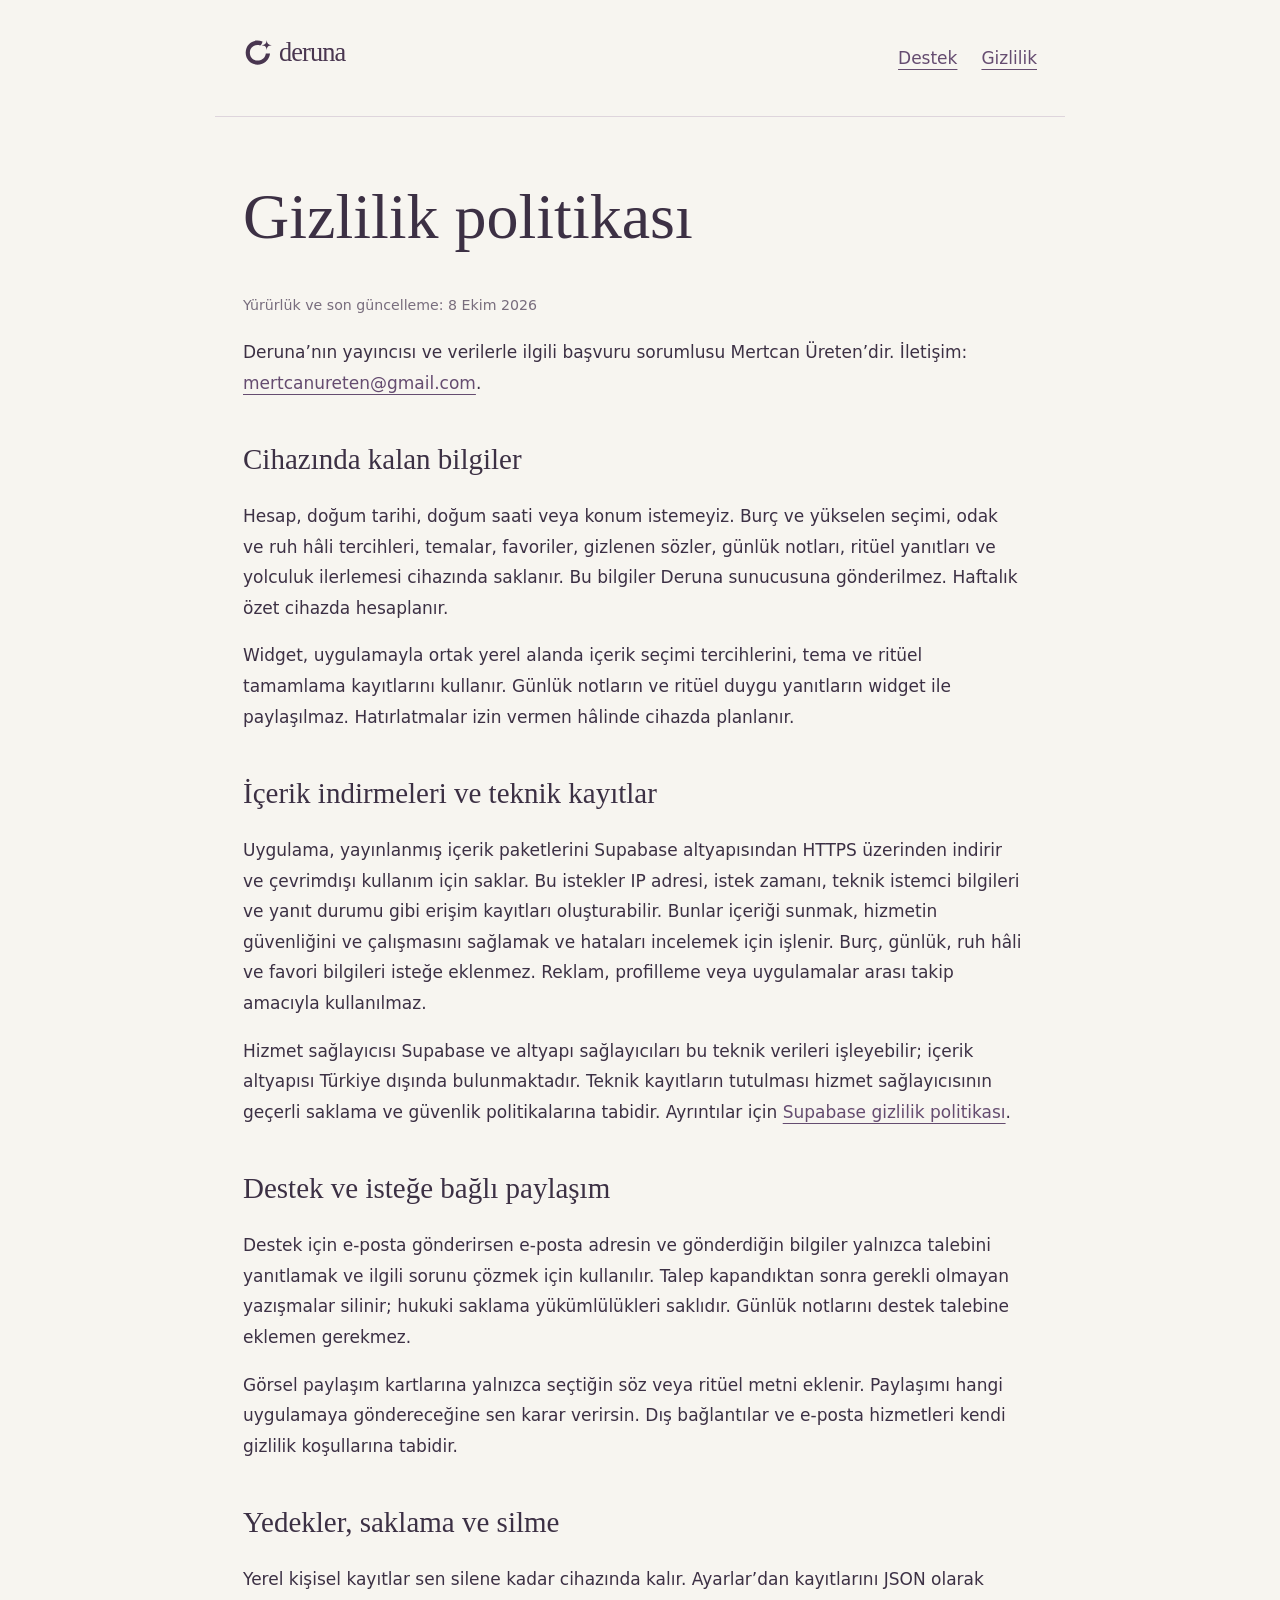
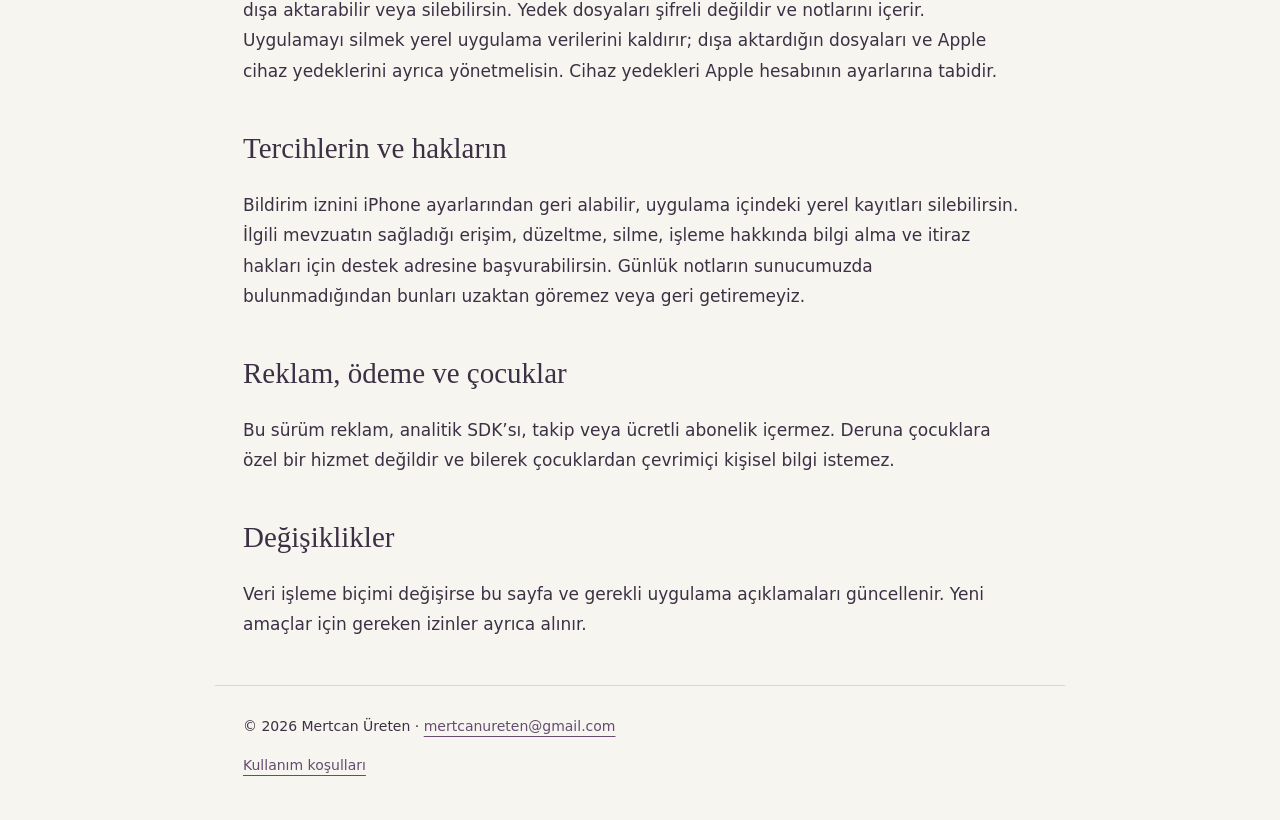
==== privacy.html @ 3f8f0845 "Publish Deruna support and privacy policies" ====
<!doctype html><html lang="tr"><head><meta charset="utf-8"><meta name="viewport" content="width=device-width,initial-scale=1"><meta name="description" content="Deruna: burçlardan ilham alan simgesel okumalar, küçük ritüeller ve kişisel günlük."><title>Deruna — Gizlilik politikası</title><link rel="stylesheet" href="style.css"><link rel="icon" href="assets/mark.svg"></head><body><header><a href="index.html" aria-label="Deruna ana sayfa"><img src="assets/logo.svg" alt="Deruna"></a><nav><a href="support.html">Destek</a><a href="privacy.html">Gizlilik</a></nav></header><main><h1>Gizlilik politikası</h1><small>Yürürlük ve son güncelleme: 8 Ekim 2026</small><p>Deruna’nın yayıncısı ve verilerle ilgili başvuru sorumlusu Mertcan Üreten’dir. İletişim: <a href="mailto:mertcanureten@gmail.com">mertcanureten@gmail.com</a>.</p><h2>Cihazında kalan bilgiler</h2><p>Hesap, doğum tarihi, doğum saati veya konum istemeyiz. Burç ve yükselen seçimi, odak ve ruh hâli tercihleri, temalar, favoriler, gizlenen sözler, günlük notları, ritüel yanıtları ve yolculuk ilerlemesi cihazında saklanır. Bu bilgiler Deruna sunucusuna gönderilmez. Haftalık özet cihazda hesaplanır.</p><p>Widget, uygulamayla ortak yerel alanda içerik seçimi tercihlerini, tema ve ritüel tamamlama kayıtlarını kullanır. Günlük notların ve ritüel duygu yanıtların widget ile paylaşılmaz. Hatırlatmalar izin vermen hâlinde cihazda planlanır.</p><h2>İçerik indirmeleri ve teknik kayıtlar</h2><p>Uygulama, yayınlanmış içerik paketlerini Supabase altyapısından HTTPS üzerinden indirir ve çevrimdışı kullanım için saklar. Bu istekler IP adresi, istek zamanı, teknik istemci bilgileri ve yanıt durumu gibi erişim kayıtları oluşturabilir. Bunlar içeriği sunmak, hizmetin güvenliğini ve çalışmasını sağlamak ve hataları incelemek için işlenir. Burç, günlük, ruh hâli ve favori bilgileri isteğe eklenmez. Reklam, profilleme veya uygulamalar arası takip amacıyla kullanılmaz.</p><p>Hizmet sağlayıcısı Supabase ve altyapı sağlayıcıları bu teknik verileri işleyebilir; içerik altyapısı Türkiye dışında bulunmaktadır. Teknik kayıtların tutulması hizmet sağlayıcısının geçerli saklama ve güvenlik politikalarına tabidir. Ayrıntılar için <a href="https://supabase.com/privacy">Supabase gizlilik politikası</a>.</p><h2>Destek ve isteğe bağlı paylaşım</h2><p>Destek için e-posta gönderirsen e-posta adresin ve gönderdiğin bilgiler yalnızca talebini yanıtlamak ve ilgili sorunu çözmek için kullanılır. Talep kapandıktan sonra gerekli olmayan yazışmalar silinir; hukuki saklama yükümlülükleri saklıdır. Günlük notlarını destek talebine eklemen gerekmez.</p><p>Görsel paylaşım kartlarına yalnızca seçtiğin söz veya ritüel metni eklenir. Paylaşımı hangi uygulamaya göndereceğine sen karar verirsin. Dış bağlantılar ve e-posta hizmetleri kendi gizlilik koşullarına tabidir.</p><h2>Yedekler, saklama ve silme</h2><p>Yerel kişisel kayıtlar sen silene kadar cihazında kalır. Ayarlar’dan kayıtlarını JSON olarak dışa aktarabilir veya silebilirsin. Yedek dosyaları şifreli değildir ve notlarını içerir. Uygulamayı silmek yerel uygulama verilerini kaldırır; dışa aktardığın dosyaları ve Apple cihaz yedeklerini ayrıca yönetmelisin. Cihaz yedekleri Apple hesabının ayarlarına tabidir.</p><h2>Tercihlerin ve hakların</h2><p>Bildirim iznini iPhone ayarlarından geri alabilir, uygulama içindeki yerel kayıtları silebilirsin. İlgili mevzuatın sağladığı erişim, düzeltme, silme, işleme hakkında bilgi alma ve itiraz hakları için destek adresine başvurabilirsin. Günlük notların sunucumuzda bulunmadığından bunları uzaktan göremez veya geri getiremeyiz.</p><h2>Reklam, ödeme ve çocuklar</h2><p>Bu sürüm reklam, analitik SDK’sı, takip veya ücretli abonelik içermez. Deruna çocuklara özel bir hizmet değildir ve bilerek çocuklardan çevrimiçi kişisel bilgi istemez.</p><h2>Değişiklikler</h2><p>Veri işleme biçimi değişirse bu sayfa ve gerekli uygulama açıklamaları güncellenir. Yeni amaçlar için gereken izinler ayrıca alınır.</p></main><footer>© 2026 Mertcan Üreten · <a href="mailto:mertcanureten@gmail.com">mertcanureten@gmail.com</a><p><a href="terms.html">Kullanım koşulları</a></p></footer></body></html>
---- style.css ----
*{box-sizing:border-box}body{margin:0;background:#f7f5f0;color:#3c3044;font:17px/1.8 system-ui}header,main,footer{max-width:850px;margin:auto;padding:28px}header{display:flex;align-items:center;justify-content:space-between;border-bottom:1px solid #ded5dc}header img{width:150px;height:50px}nav{display:flex;gap:24px}a{color:#654c70;text-underline-offset:5px}h1,h2{font-family:Georgia,serif;font-weight:400;line-height:1.2}h1{font-size:clamp(38px,6vw,64px);margin:34px 0}h2{font-size:29px;margin-top:44px}p,li{max-width:72ch}small{color:#786d7d}footer{border-top:1px solid #ded5dc;font-size:14px}a:focus-visible{outline:3px solid #8a668d;outline-offset:5px}@media(max-width:520px){header{align-items:flex-start;gap:15px}nav{gap:10px;font-size:14px}header img{width:110px}}
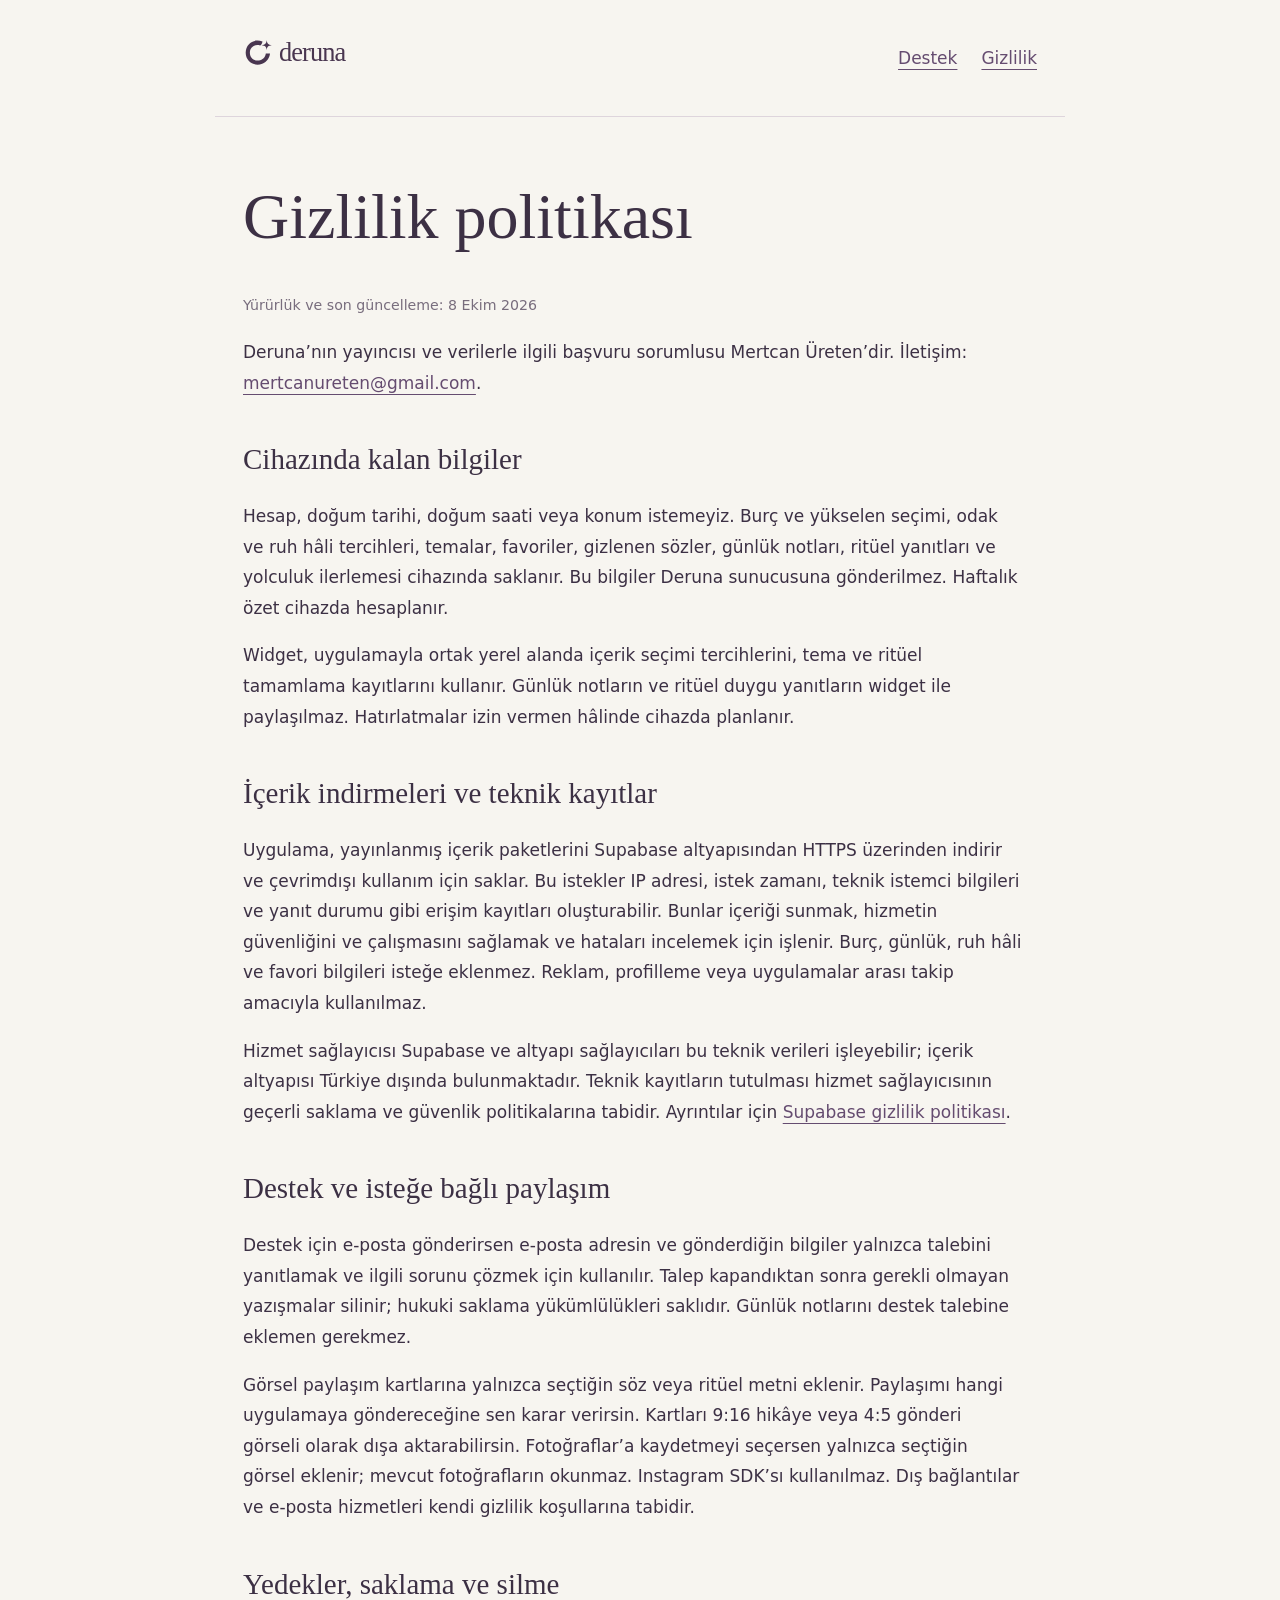
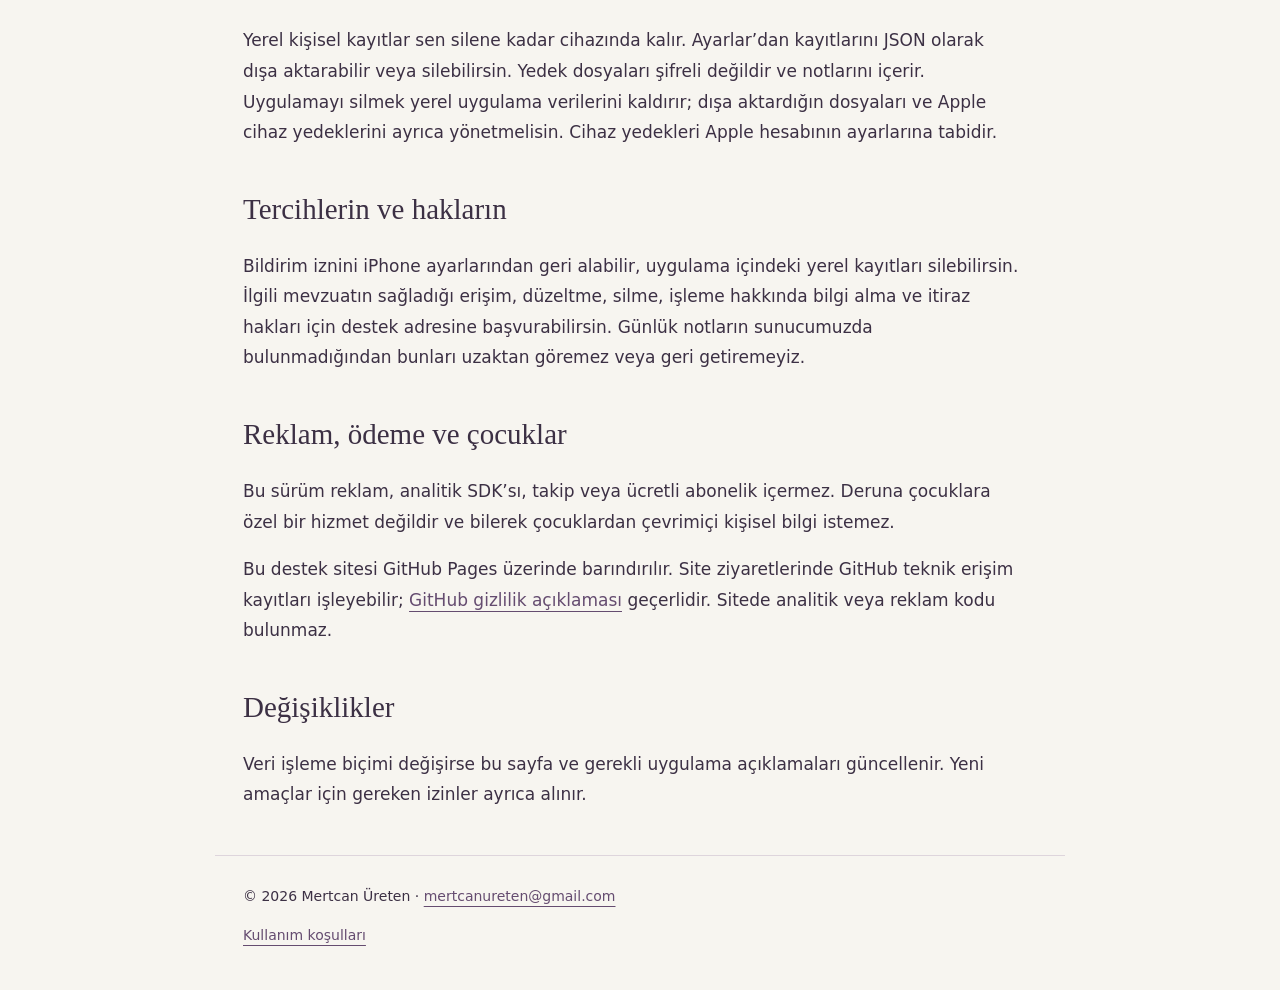
==== commit 4e3c590d: "Document story sharing and full app name" ====
--- a/privacy.html
+++ b/privacy.html
@@ -1 +1 @@
-<!doctype html><html lang="tr"><head><meta charset="utf-8"><meta name="viewport" content="width=device-width,initial-scale=1"><meta name="description" content="Deruna: burçlardan ilham alan simgesel okumalar, küçük ritüeller ve kişisel günlük."><title>Deruna — Gizlilik politikası</title><link rel="stylesheet" href="style.css"><link rel="icon" href="assets/mark.svg"></head><body><header><a href="index.html" aria-label="Deruna ana sayfa"><img src="assets/logo.svg" alt="Deruna"></a><nav><a href="support.html">Destek</a><a href="privacy.html">Gizlilik</a></nav></header><main><h1>Gizlilik politikası</h1><small>Yürürlük ve son güncelleme: 8 Ekim 2026</small><p>Deruna’nın yayıncısı ve verilerle ilgili başvuru sorumlusu Mertcan Üreten’dir. İletişim: <a href="mailto:mertcanureten@gmail.com">mertcanureten@gmail.com</a>.</p><h2>Cihazında kalan bilgiler</h2><p>Hesap, doğum tarihi, doğum saati veya konum istemeyiz. Burç ve yükselen seçimi, odak ve ruh hâli tercihleri, temalar, favoriler, gizlenen sözler, günlük notları, ritüel yanıtları ve yolculuk ilerlemesi cihazında saklanır. Bu bilgiler Deruna sunucusuna gönderilmez. Haftalık özet cihazda hesaplanır.</p><p>Widget, uygulamayla ortak yerel alanda içerik seçimi tercihlerini, tema ve ritüel tamamlama kayıtlarını kullanır. Günlük notların ve ritüel duygu yanıtların widget ile paylaşılmaz. Hatırlatmalar izin vermen hâlinde cihazda planlanır.</p><h2>İçerik indirmeleri ve teknik kayıtlar</h2><p>Uygulama, yayınlanmış içerik paketlerini Supabase altyapısından HTTPS üzerinden indirir ve çevrimdışı kullanım için saklar. Bu istekler IP adresi, istek zamanı, teknik istemci bilgileri ve yanıt durumu gibi erişim kayıtları oluşturabilir. Bunlar içeriği sunmak, hizmetin güvenliğini ve çalışmasını sağlamak ve hataları incelemek için işlenir. Burç, günlük, ruh hâli ve favori bilgileri isteğe eklenmez. Reklam, profilleme veya uygulamalar arası takip amacıyla kullanılmaz.</p><p>Hizmet sağlayıcısı Supabase ve altyapı sağlayıcıları bu teknik verileri işleyebilir; içerik altyapısı Türkiye dışında bulunmaktadır. Teknik kayıtların tutulması hizmet sağlayıcısının geçerli saklama ve güvenlik politikalarına tabidir. Ayrıntılar için <a href="https://supabase.com/privacy">Supabase gizlilik politikası</a>.</p><h2>Destek ve isteğe bağlı paylaşım</h2><p>Destek için e-posta gönderirsen e-posta adresin ve gönderdiğin bilgiler yalnızca talebini yanıtlamak ve ilgili sorunu çözmek için kullanılır. Talep kapandıktan sonra gerekli olmayan yazışmalar silinir; hukuki saklama yükümlülükleri saklıdır. Günlük notlarını destek talebine eklemen gerekmez.</p><p>Görsel paylaşım kartlarına yalnızca seçtiğin söz veya ritüel metni eklenir. Paylaşımı hangi uygulamaya göndereceğine sen karar verirsin. Dış bağlantılar ve e-posta hizmetleri kendi gizlilik koşullarına tabidir.</p><h2>Yedekler, saklama ve silme</h2><p>Yerel kişisel kayıtlar sen silene kadar cihazında kalır. Ayarlar’dan kayıtlarını JSON olarak dışa aktarabilir veya silebilirsin. Yedek dosyaları şifreli değildir ve notlarını içerir. Uygulamayı silmek yerel uygulama verilerini kaldırır; dışa aktardığın dosyaları ve Apple cihaz yedeklerini ayrıca yönetmelisin. Cihaz yedekleri Apple hesabının ayarlarına tabidir.</p><h2>Tercihlerin ve hakların</h2><p>Bildirim iznini iPhone ayarlarından geri alabilir, uygulama içindeki yerel kayıtları silebilirsin. İlgili mevzuatın sağladığı erişim, düzeltme, silme, işleme hakkında bilgi alma ve itiraz hakları için destek adresine başvurabilirsin. Günlük notların sunucumuzda bulunmadığından bunları uzaktan göremez veya geri getiremeyiz.</p><h2>Reklam, ödeme ve çocuklar</h2><p>Bu sürüm reklam, analitik SDK’sı, takip veya ücretli abonelik içermez. Deruna çocuklara özel bir hizmet değildir ve bilerek çocuklardan çevrimiçi kişisel bilgi istemez.</p><h2>Değişiklikler</h2><p>Veri işleme biçimi değişirse bu sayfa ve gerekli uygulama açıklamaları güncellenir. Yeni amaçlar için gereken izinler ayrıca alınır.</p></main><footer>© 2026 Mertcan Üreten · <a href="mailto:mertcanureten@gmail.com">mertcanureten@gmail.com</a><p><a href="terms.html">Kullanım koşulları</a></p></footer></body></html>+<!doctype html><html lang="tr"><head><meta charset="utf-8"><meta name="viewport" content="width=device-width,initial-scale=1"><meta name="description" content="Deruna: burçlardan ilham alan simgesel okumalar, küçük ritüeller ve kişisel günlük."><title>Deruna - İçsel Yolculuk — Gizlilik politikası</title><link rel="stylesheet" href="style.css"><link rel="icon" href="assets/mark.svg"></head><body><header><a href="index.html" aria-label="Deruna ana sayfa"><img src="assets/logo.svg" alt="Deruna"></a><nav><a href="support.html">Destek</a><a href="privacy.html">Gizlilik</a></nav></header><main><h1>Gizlilik politikası</h1><small>Yürürlük ve son güncelleme: 8 Ekim 2026</small><p>Deruna’nın yayıncısı ve verilerle ilgili başvuru sorumlusu Mertcan Üreten’dir. İletişim: <a href="mailto:mertcanureten@gmail.com">mertcanureten@gmail.com</a>.</p><h2>Cihazında kalan bilgiler</h2><p>Hesap, doğum tarihi, doğum saati veya konum istemeyiz. Burç ve yükselen seçimi, odak ve ruh hâli tercihleri, temalar, favoriler, gizlenen sözler, günlük notları, ritüel yanıtları ve yolculuk ilerlemesi cihazında saklanır. Bu bilgiler Deruna sunucusuna gönderilmez. Haftalık özet cihazda hesaplanır.</p><p>Widget, uygulamayla ortak yerel alanda içerik seçimi tercihlerini, tema ve ritüel tamamlama kayıtlarını kullanır. Günlük notların ve ritüel duygu yanıtların widget ile paylaşılmaz. Hatırlatmalar izin vermen hâlinde cihazda planlanır.</p><h2>İçerik indirmeleri ve teknik kayıtlar</h2><p>Uygulama, yayınlanmış içerik paketlerini Supabase altyapısından HTTPS üzerinden indirir ve çevrimdışı kullanım için saklar. Bu istekler IP adresi, istek zamanı, teknik istemci bilgileri ve yanıt durumu gibi erişim kayıtları oluşturabilir. Bunlar içeriği sunmak, hizmetin güvenliğini ve çalışmasını sağlamak ve hataları incelemek için işlenir. Burç, günlük, ruh hâli ve favori bilgileri isteğe eklenmez. Reklam, profilleme veya uygulamalar arası takip amacıyla kullanılmaz.</p><p>Hizmet sağlayıcısı Supabase ve altyapı sağlayıcıları bu teknik verileri işleyebilir; içerik altyapısı Türkiye dışında bulunmaktadır. Teknik kayıtların tutulması hizmet sağlayıcısının geçerli saklama ve güvenlik politikalarına tabidir. Ayrıntılar için <a href="https://supabase.com/privacy">Supabase gizlilik politikası</a>.</p><h2>Destek ve isteğe bağlı paylaşım</h2><p>Destek için e-posta gönderirsen e-posta adresin ve gönderdiğin bilgiler yalnızca talebini yanıtlamak ve ilgili sorunu çözmek için kullanılır. Talep kapandıktan sonra gerekli olmayan yazışmalar silinir; hukuki saklama yükümlülükleri saklıdır. Günlük notlarını destek talebine eklemen gerekmez.</p><p>Görsel paylaşım kartlarına yalnızca seçtiğin söz veya ritüel metni eklenir. Paylaşımı hangi uygulamaya göndereceğine sen karar verirsin. Kartları 9:16 hikâye veya 4:5 gönderi görseli olarak dışa aktarabilirsin. Fotoğraflar’a kaydetmeyi seçersen yalnızca seçtiğin görsel eklenir; mevcut fotoğrafların okunmaz. Instagram SDK’sı kullanılmaz. Dış bağlantılar ve e-posta hizmetleri kendi gizlilik koşullarına tabidir.</p><h2>Yedekler, saklama ve silme</h2><p>Yerel kişisel kayıtlar sen silene kadar cihazında kalır. Ayarlar’dan kayıtlarını JSON olarak dışa aktarabilir veya silebilirsin. Yedek dosyaları şifreli değildir ve notlarını içerir. Uygulamayı silmek yerel uygulama verilerini kaldırır; dışa aktardığın dosyaları ve Apple cihaz yedeklerini ayrıca yönetmelisin. Cihaz yedekleri Apple hesabının ayarlarına tabidir.</p><h2>Tercihlerin ve hakların</h2><p>Bildirim iznini iPhone ayarlarından geri alabilir, uygulama içindeki yerel kayıtları silebilirsin. İlgili mevzuatın sağladığı erişim, düzeltme, silme, işleme hakkında bilgi alma ve itiraz hakları için destek adresine başvurabilirsin. Günlük notların sunucumuzda bulunmadığından bunları uzaktan göremez veya geri getiremeyiz.</p><h2>Reklam, ödeme ve çocuklar</h2><p>Bu sürüm reklam, analitik SDK’sı, takip veya ücretli abonelik içermez. Deruna çocuklara özel bir hizmet değildir ve bilerek çocuklardan çevrimiçi kişisel bilgi istemez.</p><p>Bu destek sitesi GitHub Pages üzerinde barındırılır. Site ziyaretlerinde GitHub teknik erişim kayıtları işleyebilir; <a href="https://docs.github.com/en/site-policy/privacy-policies/github-general-privacy-statement">GitHub gizlilik açıklaması</a> geçerlidir. Sitede analitik veya reklam kodu bulunmaz.</p><h2>Değişiklikler</h2><p>Veri işleme biçimi değişirse bu sayfa ve gerekli uygulama açıklamaları güncellenir. Yeni amaçlar için gereken izinler ayrıca alınır.</p></main><footer>© 2026 Mertcan Üreten · <a href="mailto:mertcanureten@gmail.com">mertcanureten@gmail.com</a><p><a href="terms.html">Kullanım koşulları</a></p></footer></body></html>
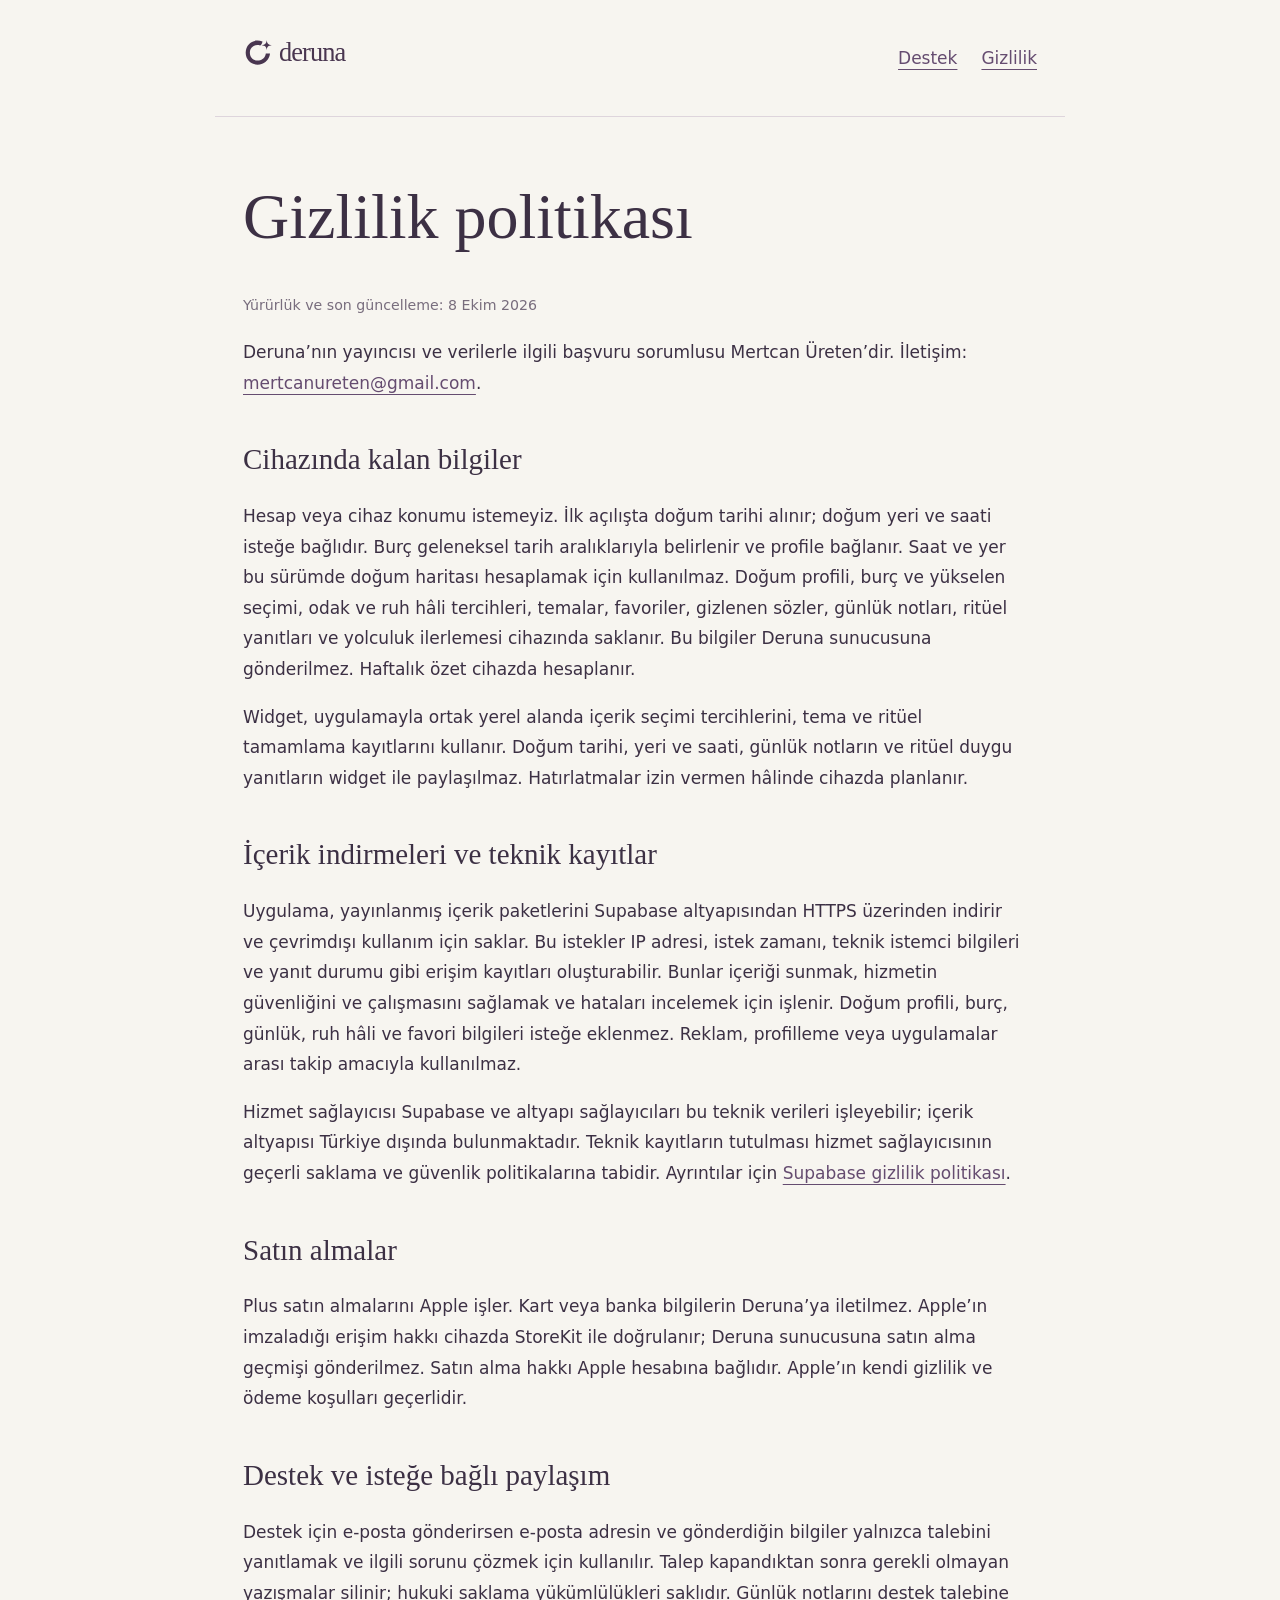
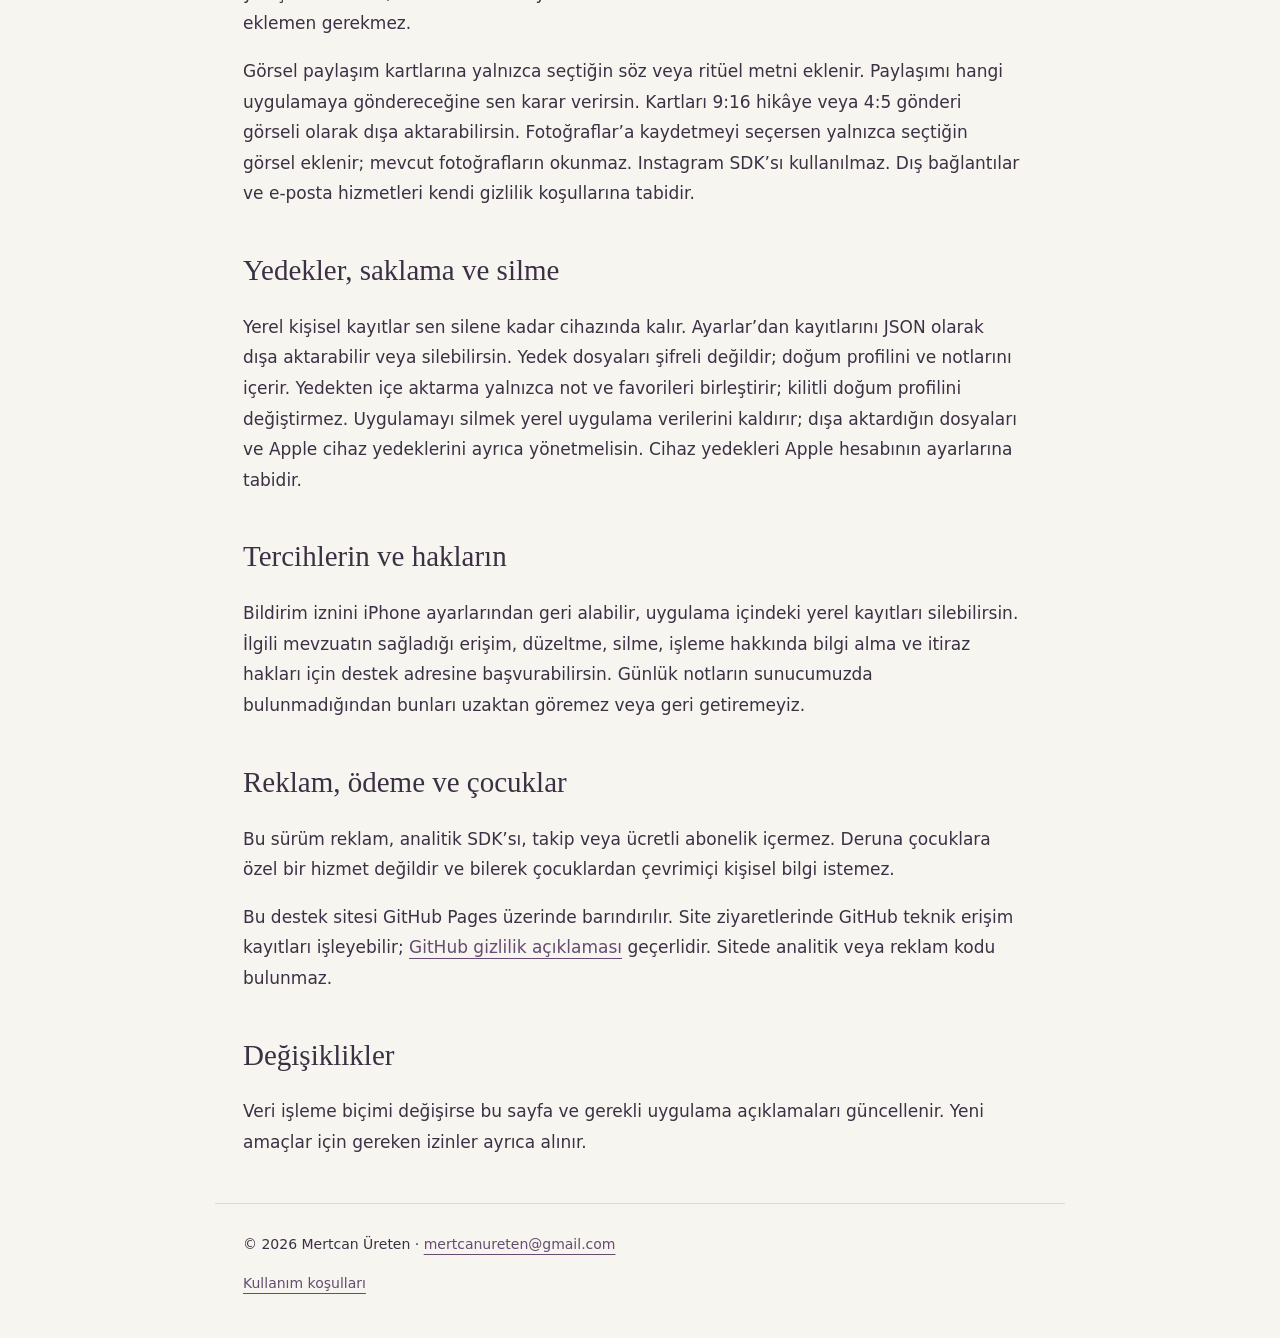
==== commit b3adcbfd: "Disclose local birth profile and optional Plus purchases" ====
--- a/privacy.html
+++ b/privacy.html
@@ -1 +1 @@
-<!doctype html><html lang="tr"><head><meta charset="utf-8"><meta name="viewport" content="width=device-width,initial-scale=1"><meta name="description" content="Deruna: burçlardan ilham alan simgesel okumalar, küçük ritüeller ve kişisel günlük."><title>Deruna - İçsel Yolculuk — Gizlilik politikası</title><link rel="stylesheet" href="style.css"><link rel="icon" href="assets/mark.svg"></head><body><header><a href="index.html" aria-label="Deruna ana sayfa"><img src="assets/logo.svg" alt="Deruna"></a><nav><a href="support.html">Destek</a><a href="privacy.html">Gizlilik</a></nav></header><main><h1>Gizlilik politikası</h1><small>Yürürlük ve son güncelleme: 8 Ekim 2026</small><p>Deruna’nın yayıncısı ve verilerle ilgili başvuru sorumlusu Mertcan Üreten’dir. İletişim: <a href="mailto:mertcanureten@gmail.com">mertcanureten@gmail.com</a>.</p><h2>Cihazında kalan bilgiler</h2><p>Hesap, doğum tarihi, doğum saati veya konum istemeyiz. Burç ve yükselen seçimi, odak ve ruh hâli tercihleri, temalar, favoriler, gizlenen sözler, günlük notları, ritüel yanıtları ve yolculuk ilerlemesi cihazında saklanır. Bu bilgiler Deruna sunucusuna gönderilmez. Haftalık özet cihazda hesaplanır.</p><p>Widget, uygulamayla ortak yerel alanda içerik seçimi tercihlerini, tema ve ritüel tamamlama kayıtlarını kullanır. Günlük notların ve ritüel duygu yanıtların widget ile paylaşılmaz. Hatırlatmalar izin vermen hâlinde cihazda planlanır.</p><h2>İçerik indirmeleri ve teknik kayıtlar</h2><p>Uygulama, yayınlanmış içerik paketlerini Supabase altyapısından HTTPS üzerinden indirir ve çevrimdışı kullanım için saklar. Bu istekler IP adresi, istek zamanı, teknik istemci bilgileri ve yanıt durumu gibi erişim kayıtları oluşturabilir. Bunlar içeriği sunmak, hizmetin güvenliğini ve çalışmasını sağlamak ve hataları incelemek için işlenir. Burç, günlük, ruh hâli ve favori bilgileri isteğe eklenmez. Reklam, profilleme veya uygulamalar arası takip amacıyla kullanılmaz.</p><p>Hizmet sağlayıcısı Supabase ve altyapı sağlayıcıları bu teknik verileri işleyebilir; içerik altyapısı Türkiye dışında bulunmaktadır. Teknik kayıtların tutulması hizmet sağlayıcısının geçerli saklama ve güvenlik politikalarına tabidir. Ayrıntılar için <a href="https://supabase.com/privacy">Supabase gizlilik politikası</a>.</p><h2>Destek ve isteğe bağlı paylaşım</h2><p>Destek için e-posta gönderirsen e-posta adresin ve gönderdiğin bilgiler yalnızca talebini yanıtlamak ve ilgili sorunu çözmek için kullanılır. Talep kapandıktan sonra gerekli olmayan yazışmalar silinir; hukuki saklama yükümlülükleri saklıdır. Günlük notlarını destek talebine eklemen gerekmez.</p><p>Görsel paylaşım kartlarına yalnızca seçtiğin söz veya ritüel metni eklenir. Paylaşımı hangi uygulamaya göndereceğine sen karar verirsin. Kartları 9:16 hikâye veya 4:5 gönderi görseli olarak dışa aktarabilirsin. Fotoğraflar’a kaydetmeyi seçersen yalnızca seçtiğin görsel eklenir; mevcut fotoğrafların okunmaz. Instagram SDK’sı kullanılmaz. Dış bağlantılar ve e-posta hizmetleri kendi gizlilik koşullarına tabidir.</p><h2>Yedekler, saklama ve silme</h2><p>Yerel kişisel kayıtlar sen silene kadar cihazında kalır. Ayarlar’dan kayıtlarını JSON olarak dışa aktarabilir veya silebilirsin. Yedek dosyaları şifreli değildir ve notlarını içerir. Uygulamayı silmek yerel uygulama verilerini kaldırır; dışa aktardığın dosyaları ve Apple cihaz yedeklerini ayrıca yönetmelisin. Cihaz yedekleri Apple hesabının ayarlarına tabidir.</p><h2>Tercihlerin ve hakların</h2><p>Bildirim iznini iPhone ayarlarından geri alabilir, uygulama içindeki yerel kayıtları silebilirsin. İlgili mevzuatın sağladığı erişim, düzeltme, silme, işleme hakkında bilgi alma ve itiraz hakları için destek adresine başvurabilirsin. Günlük notların sunucumuzda bulunmadığından bunları uzaktan göremez veya geri getiremeyiz.</p><h2>Reklam, ödeme ve çocuklar</h2><p>Bu sürüm reklam, analitik SDK’sı, takip veya ücretli abonelik içermez. Deruna çocuklara özel bir hizmet değildir ve bilerek çocuklardan çevrimiçi kişisel bilgi istemez.</p><p>Bu destek sitesi GitHub Pages üzerinde barındırılır. Site ziyaretlerinde GitHub teknik erişim kayıtları işleyebilir; <a href="https://docs.github.com/en/site-policy/privacy-policies/github-general-privacy-statement">GitHub gizlilik açıklaması</a> geçerlidir. Sitede analitik veya reklam kodu bulunmaz.</p><h2>Değişiklikler</h2><p>Veri işleme biçimi değişirse bu sayfa ve gerekli uygulama açıklamaları güncellenir. Yeni amaçlar için gereken izinler ayrıca alınır.</p></main><footer>© 2026 Mertcan Üreten · <a href="mailto:mertcanureten@gmail.com">mertcanureten@gmail.com</a><p><a href="terms.html">Kullanım koşulları</a></p></footer></body></html>+<!doctype html><html lang="tr"><head><meta charset="utf-8"><meta name="viewport" content="width=device-width,initial-scale=1"><meta name="description" content="Deruna: burçlardan ilham alan simgesel okumalar, küçük ritüeller ve kişisel günlük."><title>Deruna - İçsel Yolculuk — Gizlilik politikası</title><link rel="stylesheet" href="style.css"><link rel="icon" href="assets/mark.svg"></head><body><header><a href="index.html" aria-label="Deruna ana sayfa"><img src="assets/logo.svg" alt="Deruna"></a><nav><a href="support.html">Destek</a><a href="privacy.html">Gizlilik</a></nav></header><main><h1>Gizlilik politikası</h1><small>Yürürlük ve son güncelleme: 8 Ekim 2026</small><p>Deruna’nın yayıncısı ve verilerle ilgili başvuru sorumlusu Mertcan Üreten’dir. İletişim: <a href="mailto:mertcanureten@gmail.com">mertcanureten@gmail.com</a>.</p><h2>Cihazında kalan bilgiler</h2><p>Hesap veya cihaz konumu istemeyiz. İlk açılışta doğum tarihi alınır; doğum yeri ve saati isteğe bağlıdır. Burç geleneksel tarih aralıklarıyla belirlenir ve profile bağlanır. Saat ve yer bu sürümde doğum haritası hesaplamak için kullanılmaz. Doğum profili, burç ve yükselen seçimi, odak ve ruh hâli tercihleri, temalar, favoriler, gizlenen sözler, günlük notları, ritüel yanıtları ve yolculuk ilerlemesi cihazında saklanır. Bu bilgiler Deruna sunucusuna gönderilmez. Haftalık özet cihazda hesaplanır.</p><p>Widget, uygulamayla ortak yerel alanda içerik seçimi tercihlerini, tema ve ritüel tamamlama kayıtlarını kullanır. Doğum tarihi, yeri ve saati, günlük notların ve ritüel duygu yanıtların widget ile paylaşılmaz. Hatırlatmalar izin vermen hâlinde cihazda planlanır.</p><h2>İçerik indirmeleri ve teknik kayıtlar</h2><p>Uygulama, yayınlanmış içerik paketlerini Supabase altyapısından HTTPS üzerinden indirir ve çevrimdışı kullanım için saklar. Bu istekler IP adresi, istek zamanı, teknik istemci bilgileri ve yanıt durumu gibi erişim kayıtları oluşturabilir. Bunlar içeriği sunmak, hizmetin güvenliğini ve çalışmasını sağlamak ve hataları incelemek için işlenir. Doğum profili, burç, günlük, ruh hâli ve favori bilgileri isteğe eklenmez. Reklam, profilleme veya uygulamalar arası takip amacıyla kullanılmaz.</p><p>Hizmet sağlayıcısı Supabase ve altyapı sağlayıcıları bu teknik verileri işleyebilir; içerik altyapısı Türkiye dışında bulunmaktadır. Teknik kayıtların tutulması hizmet sağlayıcısının geçerli saklama ve güvenlik politikalarına tabidir. Ayrıntılar için <a href="https://supabase.com/privacy">Supabase gizlilik politikası</a>.</p><h2>Satın almalar</h2><p>Plus satın almalarını Apple işler. Kart veya banka bilgilerin Deruna’ya iletilmez. Apple’ın imzaladığı erişim hakkı cihazda StoreKit ile doğrulanır; Deruna sunucusuna satın alma geçmişi gönderilmez. Satın alma hakkı Apple hesabına bağlıdır. Apple’ın kendi gizlilik ve ödeme koşulları geçerlidir.</p><h2>Destek ve isteğe bağlı paylaşım</h2><p>Destek için e-posta gönderirsen e-posta adresin ve gönderdiğin bilgiler yalnızca talebini yanıtlamak ve ilgili sorunu çözmek için kullanılır. Talep kapandıktan sonra gerekli olmayan yazışmalar silinir; hukuki saklama yükümlülükleri saklıdır. Günlük notlarını destek talebine eklemen gerekmez.</p><p>Görsel paylaşım kartlarına yalnızca seçtiğin söz veya ritüel metni eklenir. Paylaşımı hangi uygulamaya göndereceğine sen karar verirsin. Kartları 9:16 hikâye veya 4:5 gönderi görseli olarak dışa aktarabilirsin. Fotoğraflar’a kaydetmeyi seçersen yalnızca seçtiğin görsel eklenir; mevcut fotoğrafların okunmaz. Instagram SDK’sı kullanılmaz. Dış bağlantılar ve e-posta hizmetleri kendi gizlilik koşullarına tabidir.</p><h2>Yedekler, saklama ve silme</h2><p>Yerel kişisel kayıtlar sen silene kadar cihazında kalır. Ayarlar’dan kayıtlarını JSON olarak dışa aktarabilir veya silebilirsin. Yedek dosyaları şifreli değildir; doğum profilini ve notlarını içerir. Yedekten içe aktarma yalnızca not ve favorileri birleştirir; kilitli doğum profilini değiştirmez. Uygulamayı silmek yerel uygulama verilerini kaldırır; dışa aktardığın dosyaları ve Apple cihaz yedeklerini ayrıca yönetmelisin. Cihaz yedekleri Apple hesabının ayarlarına tabidir.</p><h2>Tercihlerin ve hakların</h2><p>Bildirim iznini iPhone ayarlarından geri alabilir, uygulama içindeki yerel kayıtları silebilirsin. İlgili mevzuatın sağladığı erişim, düzeltme, silme, işleme hakkında bilgi alma ve itiraz hakları için destek adresine başvurabilirsin. Günlük notların sunucumuzda bulunmadığından bunları uzaktan göremez veya geri getiremeyiz.</p><h2>Reklam, ödeme ve çocuklar</h2><p>Bu sürüm reklam, analitik SDK’sı, takip veya ücretli abonelik içermez. Deruna çocuklara özel bir hizmet değildir ve bilerek çocuklardan çevrimiçi kişisel bilgi istemez.</p><p>Bu destek sitesi GitHub Pages üzerinde barındırılır. Site ziyaretlerinde GitHub teknik erişim kayıtları işleyebilir; <a href="https://docs.github.com/en/site-policy/privacy-policies/github-general-privacy-statement">GitHub gizlilik açıklaması</a> geçerlidir. Sitede analitik veya reklam kodu bulunmaz.</p><h2>Değişiklikler</h2><p>Veri işleme biçimi değişirse bu sayfa ve gerekli uygulama açıklamaları güncellenir. Yeni amaçlar için gereken izinler ayrıca alınır.</p></main><footer>© 2026 Mertcan Üreten · <a href="mailto:mertcanureten@gmail.com">mertcanureten@gmail.com</a><p><a href="terms.html">Kullanım koşulları</a></p></footer></body></html>
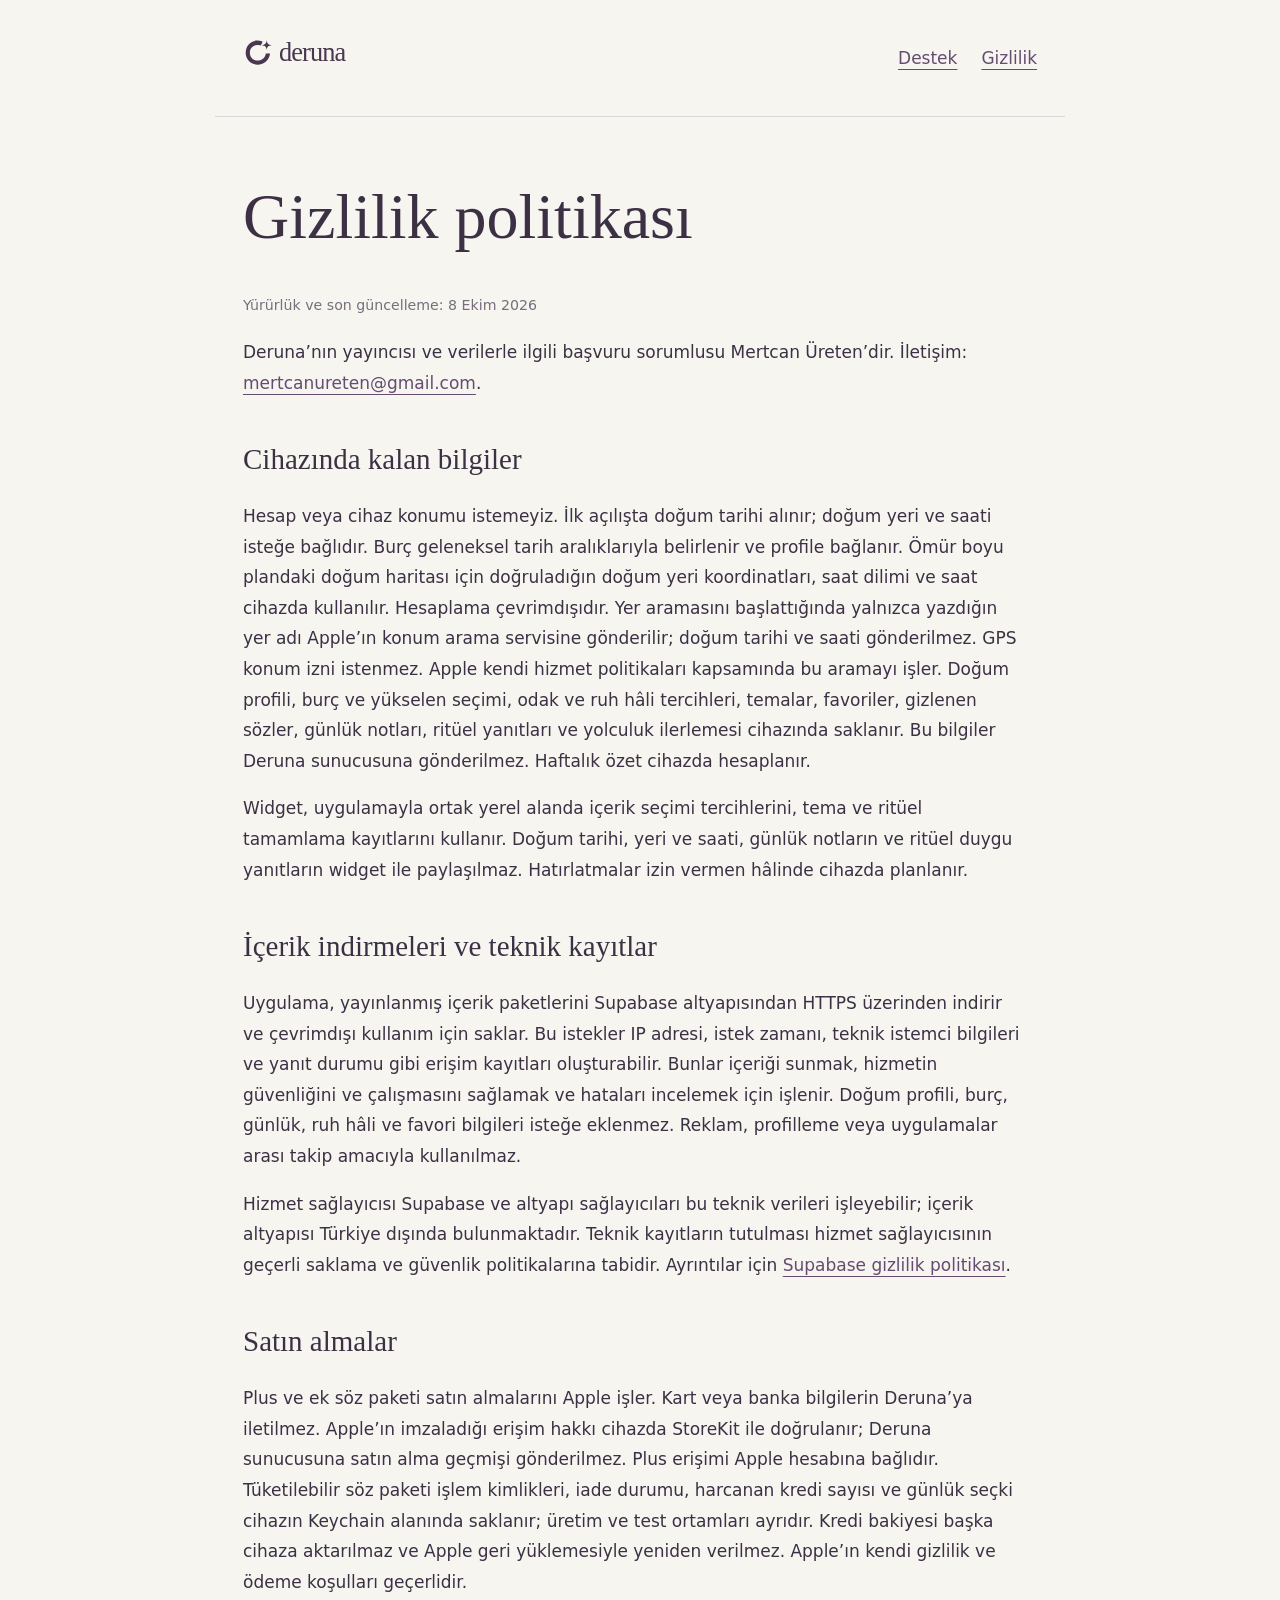
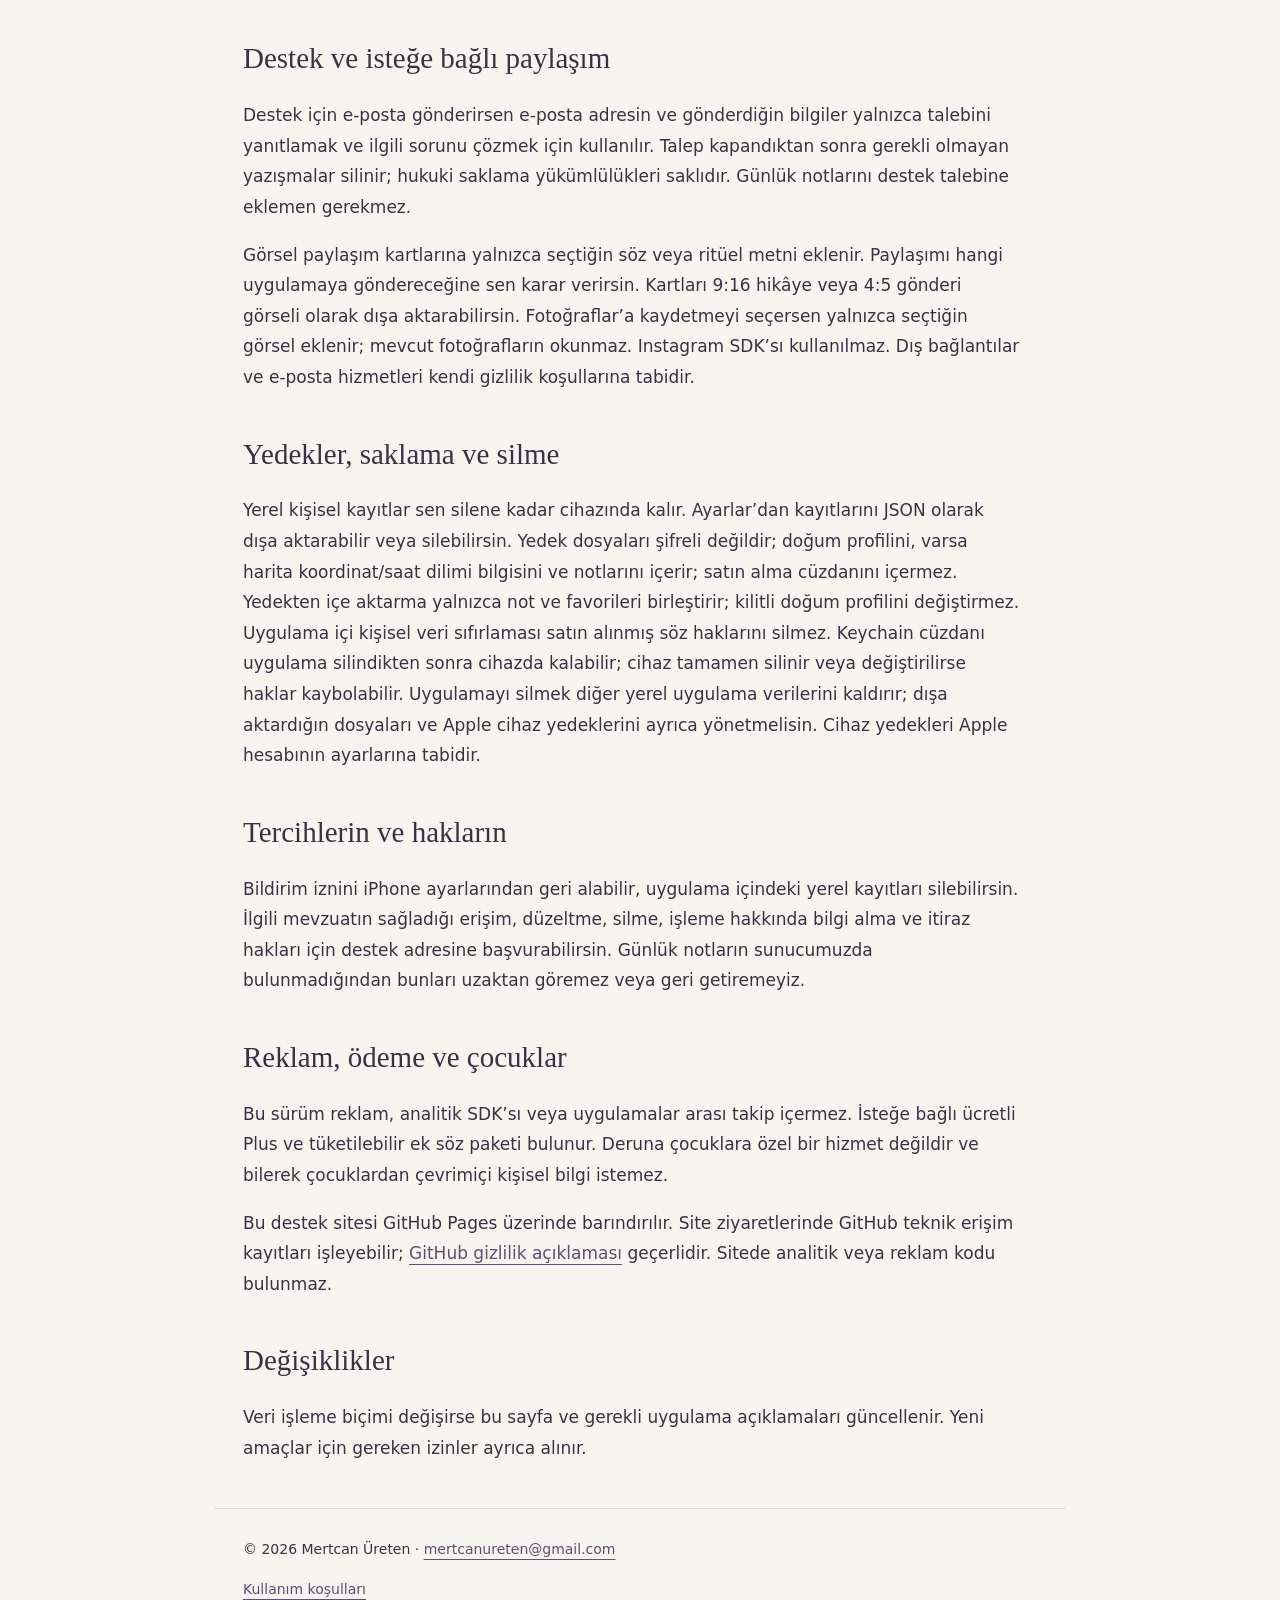
==== commit 243c87d5: "Explain daily credits, local wallet and lifetime natal charts" ====
--- a/privacy.html
+++ b/privacy.html
@@ -1 +1 @@
-<!doctype html><html lang="tr"><head><meta charset="utf-8"><meta name="viewport" content="width=device-width,initial-scale=1"><meta name="description" content="Deruna: burçlardan ilham alan simgesel okumalar, küçük ritüeller ve kişisel günlük."><title>Deruna - İçsel Yolculuk — Gizlilik politikası</title><link rel="stylesheet" href="style.css"><link rel="icon" href="assets/mark.svg"></head><body><header><a href="index.html" aria-label="Deruna ana sayfa"><img src="assets/logo.svg" alt="Deruna"></a><nav><a href="support.html">Destek</a><a href="privacy.html">Gizlilik</a></nav></header><main><h1>Gizlilik politikası</h1><small>Yürürlük ve son güncelleme: 8 Ekim 2026</small><p>Deruna’nın yayıncısı ve verilerle ilgili başvuru sorumlusu Mertcan Üreten’dir. İletişim: <a href="mailto:mertcanureten@gmail.com">mertcanureten@gmail.com</a>.</p><h2>Cihazında kalan bilgiler</h2><p>Hesap veya cihaz konumu istemeyiz. İlk açılışta doğum tarihi alınır; doğum yeri ve saati isteğe bağlıdır. Burç geleneksel tarih aralıklarıyla belirlenir ve profile bağlanır. Saat ve yer bu sürümde doğum haritası hesaplamak için kullanılmaz. Doğum profili, burç ve yükselen seçimi, odak ve ruh hâli tercihleri, temalar, favoriler, gizlenen sözler, günlük notları, ritüel yanıtları ve yolculuk ilerlemesi cihazında saklanır. Bu bilgiler Deruna sunucusuna gönderilmez. Haftalık özet cihazda hesaplanır.</p><p>Widget, uygulamayla ortak yerel alanda içerik seçimi tercihlerini, tema ve ritüel tamamlama kayıtlarını kullanır. Doğum tarihi, yeri ve saati, günlük notların ve ritüel duygu yanıtların widget ile paylaşılmaz. Hatırlatmalar izin vermen hâlinde cihazda planlanır.</p><h2>İçerik indirmeleri ve teknik kayıtlar</h2><p>Uygulama, yayınlanmış içerik paketlerini Supabase altyapısından HTTPS üzerinden indirir ve çevrimdışı kullanım için saklar. Bu istekler IP adresi, istek zamanı, teknik istemci bilgileri ve yanıt durumu gibi erişim kayıtları oluşturabilir. Bunlar içeriği sunmak, hizmetin güvenliğini ve çalışmasını sağlamak ve hataları incelemek için işlenir. Doğum profili, burç, günlük, ruh hâli ve favori bilgileri isteğe eklenmez. Reklam, profilleme veya uygulamalar arası takip amacıyla kullanılmaz.</p><p>Hizmet sağlayıcısı Supabase ve altyapı sağlayıcıları bu teknik verileri işleyebilir; içerik altyapısı Türkiye dışında bulunmaktadır. Teknik kayıtların tutulması hizmet sağlayıcısının geçerli saklama ve güvenlik politikalarına tabidir. Ayrıntılar için <a href="https://supabase.com/privacy">Supabase gizlilik politikası</a>.</p><h2>Satın almalar</h2><p>Plus satın almalarını Apple işler. Kart veya banka bilgilerin Deruna’ya iletilmez. Apple’ın imzaladığı erişim hakkı cihazda StoreKit ile doğrulanır; Deruna sunucusuna satın alma geçmişi gönderilmez. Satın alma hakkı Apple hesabına bağlıdır. Apple’ın kendi gizlilik ve ödeme koşulları geçerlidir.</p><h2>Destek ve isteğe bağlı paylaşım</h2><p>Destek için e-posta gönderirsen e-posta adresin ve gönderdiğin bilgiler yalnızca talebini yanıtlamak ve ilgili sorunu çözmek için kullanılır. Talep kapandıktan sonra gerekli olmayan yazışmalar silinir; hukuki saklama yükümlülükleri saklıdır. Günlük notlarını destek talebine eklemen gerekmez.</p><p>Görsel paylaşım kartlarına yalnızca seçtiğin söz veya ritüel metni eklenir. Paylaşımı hangi uygulamaya göndereceğine sen karar verirsin. Kartları 9:16 hikâye veya 4:5 gönderi görseli olarak dışa aktarabilirsin. Fotoğraflar’a kaydetmeyi seçersen yalnızca seçtiğin görsel eklenir; mevcut fotoğrafların okunmaz. Instagram SDK’sı kullanılmaz. Dış bağlantılar ve e-posta hizmetleri kendi gizlilik koşullarına tabidir.</p><h2>Yedekler, saklama ve silme</h2><p>Yerel kişisel kayıtlar sen silene kadar cihazında kalır. Ayarlar’dan kayıtlarını JSON olarak dışa aktarabilir veya silebilirsin. Yedek dosyaları şifreli değildir; doğum profilini ve notlarını içerir. Yedekten içe aktarma yalnızca not ve favorileri birleştirir; kilitli doğum profilini değiştirmez. Uygulamayı silmek yerel uygulama verilerini kaldırır; dışa aktardığın dosyaları ve Apple cihaz yedeklerini ayrıca yönetmelisin. Cihaz yedekleri Apple hesabının ayarlarına tabidir.</p><h2>Tercihlerin ve hakların</h2><p>Bildirim iznini iPhone ayarlarından geri alabilir, uygulama içindeki yerel kayıtları silebilirsin. İlgili mevzuatın sağladığı erişim, düzeltme, silme, işleme hakkında bilgi alma ve itiraz hakları için destek adresine başvurabilirsin. Günlük notların sunucumuzda bulunmadığından bunları uzaktan göremez veya geri getiremeyiz.</p><h2>Reklam, ödeme ve çocuklar</h2><p>Bu sürüm reklam, analitik SDK’sı, takip veya ücretli abonelik içermez. Deruna çocuklara özel bir hizmet değildir ve bilerek çocuklardan çevrimiçi kişisel bilgi istemez.</p><p>Bu destek sitesi GitHub Pages üzerinde barındırılır. Site ziyaretlerinde GitHub teknik erişim kayıtları işleyebilir; <a href="https://docs.github.com/en/site-policy/privacy-policies/github-general-privacy-statement">GitHub gizlilik açıklaması</a> geçerlidir. Sitede analitik veya reklam kodu bulunmaz.</p><h2>Değişiklikler</h2><p>Veri işleme biçimi değişirse bu sayfa ve gerekli uygulama açıklamaları güncellenir. Yeni amaçlar için gereken izinler ayrıca alınır.</p></main><footer>© 2026 Mertcan Üreten · <a href="mailto:mertcanureten@gmail.com">mertcanureten@gmail.com</a><p><a href="terms.html">Kullanım koşulları</a></p></footer></body></html>+<!doctype html><html lang="tr"><head><meta charset="utf-8"><meta name="viewport" content="width=device-width,initial-scale=1"><meta name="description" content="Deruna: burçlardan ilham alan simgesel okumalar, küçük ritüeller ve kişisel günlük."><title>Deruna - İçsel Yolculuk — Gizlilik politikası</title><link rel="stylesheet" href="style.css"><link rel="icon" href="assets/mark.svg"></head><body><header><a href="index.html" aria-label="Deruna ana sayfa"><img src="assets/logo.svg" alt="Deruna"></a><nav><a href="support.html">Destek</a><a href="privacy.html">Gizlilik</a></nav></header><main><h1>Gizlilik politikası</h1><small>Yürürlük ve son güncelleme: 8 Ekim 2026</small><p>Deruna’nın yayıncısı ve verilerle ilgili başvuru sorumlusu Mertcan Üreten’dir. İletişim: <a href="mailto:mertcanureten@gmail.com">mertcanureten@gmail.com</a>.</p><h2>Cihazında kalan bilgiler</h2><p>Hesap veya cihaz konumu istemeyiz. İlk açılışta doğum tarihi alınır; doğum yeri ve saati isteğe bağlıdır. Burç geleneksel tarih aralıklarıyla belirlenir ve profile bağlanır. Ömür boyu plandaki doğum haritası için doğruladığın doğum yeri koordinatları, saat dilimi ve saat cihazda kullanılır. Hesaplama çevrimdışıdır. Yer aramasını başlattığında yalnızca yazdığın yer adı Apple’ın konum arama servisine gönderilir; doğum tarihi ve saati gönderilmez. GPS konum izni istenmez. Apple kendi hizmet politikaları kapsamında bu aramayı işler. Doğum profili, burç ve yükselen seçimi, odak ve ruh hâli tercihleri, temalar, favoriler, gizlenen sözler, günlük notları, ritüel yanıtları ve yolculuk ilerlemesi cihazında saklanır. Bu bilgiler Deruna sunucusuna gönderilmez. Haftalık özet cihazda hesaplanır.</p><p>Widget, uygulamayla ortak yerel alanda içerik seçimi tercihlerini, tema ve ritüel tamamlama kayıtlarını kullanır. Doğum tarihi, yeri ve saati, günlük notların ve ritüel duygu yanıtların widget ile paylaşılmaz. Hatırlatmalar izin vermen hâlinde cihazda planlanır.</p><h2>İçerik indirmeleri ve teknik kayıtlar</h2><p>Uygulama, yayınlanmış içerik paketlerini Supabase altyapısından HTTPS üzerinden indirir ve çevrimdışı kullanım için saklar. Bu istekler IP adresi, istek zamanı, teknik istemci bilgileri ve yanıt durumu gibi erişim kayıtları oluşturabilir. Bunlar içeriği sunmak, hizmetin güvenliğini ve çalışmasını sağlamak ve hataları incelemek için işlenir. Doğum profili, burç, günlük, ruh hâli ve favori bilgileri isteğe eklenmez. Reklam, profilleme veya uygulamalar arası takip amacıyla kullanılmaz.</p><p>Hizmet sağlayıcısı Supabase ve altyapı sağlayıcıları bu teknik verileri işleyebilir; içerik altyapısı Türkiye dışında bulunmaktadır. Teknik kayıtların tutulması hizmet sağlayıcısının geçerli saklama ve güvenlik politikalarına tabidir. Ayrıntılar için <a href="https://supabase.com/privacy">Supabase gizlilik politikası</a>.</p><h2>Satın almalar</h2><p>Plus ve ek söz paketi satın almalarını Apple işler. Kart veya banka bilgilerin Deruna’ya iletilmez. Apple’ın imzaladığı erişim hakkı cihazda StoreKit ile doğrulanır; Deruna sunucusuna satın alma geçmişi gönderilmez. Plus erişimi Apple hesabına bağlıdır. Tüketilebilir söz paketi işlem kimlikleri, iade durumu, harcanan kredi sayısı ve günlük seçki cihazın Keychain alanında saklanır; üretim ve test ortamları ayrıdır. Kredi bakiyesi başka cihaza aktarılmaz ve Apple geri yüklemesiyle yeniden verilmez. Apple’ın kendi gizlilik ve ödeme koşulları geçerlidir.</p><h2>Destek ve isteğe bağlı paylaşım</h2><p>Destek için e-posta gönderirsen e-posta adresin ve gönderdiğin bilgiler yalnızca talebini yanıtlamak ve ilgili sorunu çözmek için kullanılır. Talep kapandıktan sonra gerekli olmayan yazışmalar silinir; hukuki saklama yükümlülükleri saklıdır. Günlük notlarını destek talebine eklemen gerekmez.</p><p>Görsel paylaşım kartlarına yalnızca seçtiğin söz veya ritüel metni eklenir. Paylaşımı hangi uygulamaya göndereceğine sen karar verirsin. Kartları 9:16 hikâye veya 4:5 gönderi görseli olarak dışa aktarabilirsin. Fotoğraflar’a kaydetmeyi seçersen yalnızca seçtiğin görsel eklenir; mevcut fotoğrafların okunmaz. Instagram SDK’sı kullanılmaz. Dış bağlantılar ve e-posta hizmetleri kendi gizlilik koşullarına tabidir.</p><h2>Yedekler, saklama ve silme</h2><p>Yerel kişisel kayıtlar sen silene kadar cihazında kalır. Ayarlar’dan kayıtlarını JSON olarak dışa aktarabilir veya silebilirsin. Yedek dosyaları şifreli değildir; doğum profilini, varsa harita koordinat/saat dilimi bilgisini ve notlarını içerir; satın alma cüzdanını içermez. Yedekten içe aktarma yalnızca not ve favorileri birleştirir; kilitli doğum profilini değiştirmez. Uygulama içi kişisel veri sıfırlaması satın alınmış söz haklarını silmez. Keychain cüzdanı uygulama silindikten sonra cihazda kalabilir; cihaz tamamen silinir veya değiştirilirse haklar kaybolabilir. Uygulamayı silmek diğer yerel uygulama verilerini kaldırır; dışa aktardığın dosyaları ve Apple cihaz yedeklerini ayrıca yönetmelisin. Cihaz yedekleri Apple hesabının ayarlarına tabidir.</p><h2>Tercihlerin ve hakların</h2><p>Bildirim iznini iPhone ayarlarından geri alabilir, uygulama içindeki yerel kayıtları silebilirsin. İlgili mevzuatın sağladığı erişim, düzeltme, silme, işleme hakkında bilgi alma ve itiraz hakları için destek adresine başvurabilirsin. Günlük notların sunucumuzda bulunmadığından bunları uzaktan göremez veya geri getiremeyiz.</p><h2>Reklam, ödeme ve çocuklar</h2><p>Bu sürüm reklam, analitik SDK’sı veya uygulamalar arası takip içermez. İsteğe bağlı ücretli Plus ve tüketilebilir ek söz paketi bulunur. Deruna çocuklara özel bir hizmet değildir ve bilerek çocuklardan çevrimiçi kişisel bilgi istemez.</p><p>Bu destek sitesi GitHub Pages üzerinde barındırılır. Site ziyaretlerinde GitHub teknik erişim kayıtları işleyebilir; <a href="https://docs.github.com/en/site-policy/privacy-policies/github-general-privacy-statement">GitHub gizlilik açıklaması</a> geçerlidir. Sitede analitik veya reklam kodu bulunmaz.</p><h2>Değişiklikler</h2><p>Veri işleme biçimi değişirse bu sayfa ve gerekli uygulama açıklamaları güncellenir. Yeni amaçlar için gereken izinler ayrıca alınır.</p></main><footer>© 2026 Mertcan Üreten · <a href="mailto:mertcanureten@gmail.com">mertcanureten@gmail.com</a><p><a href="terms.html">Kullanım koşulları</a></p></footer></body></html>
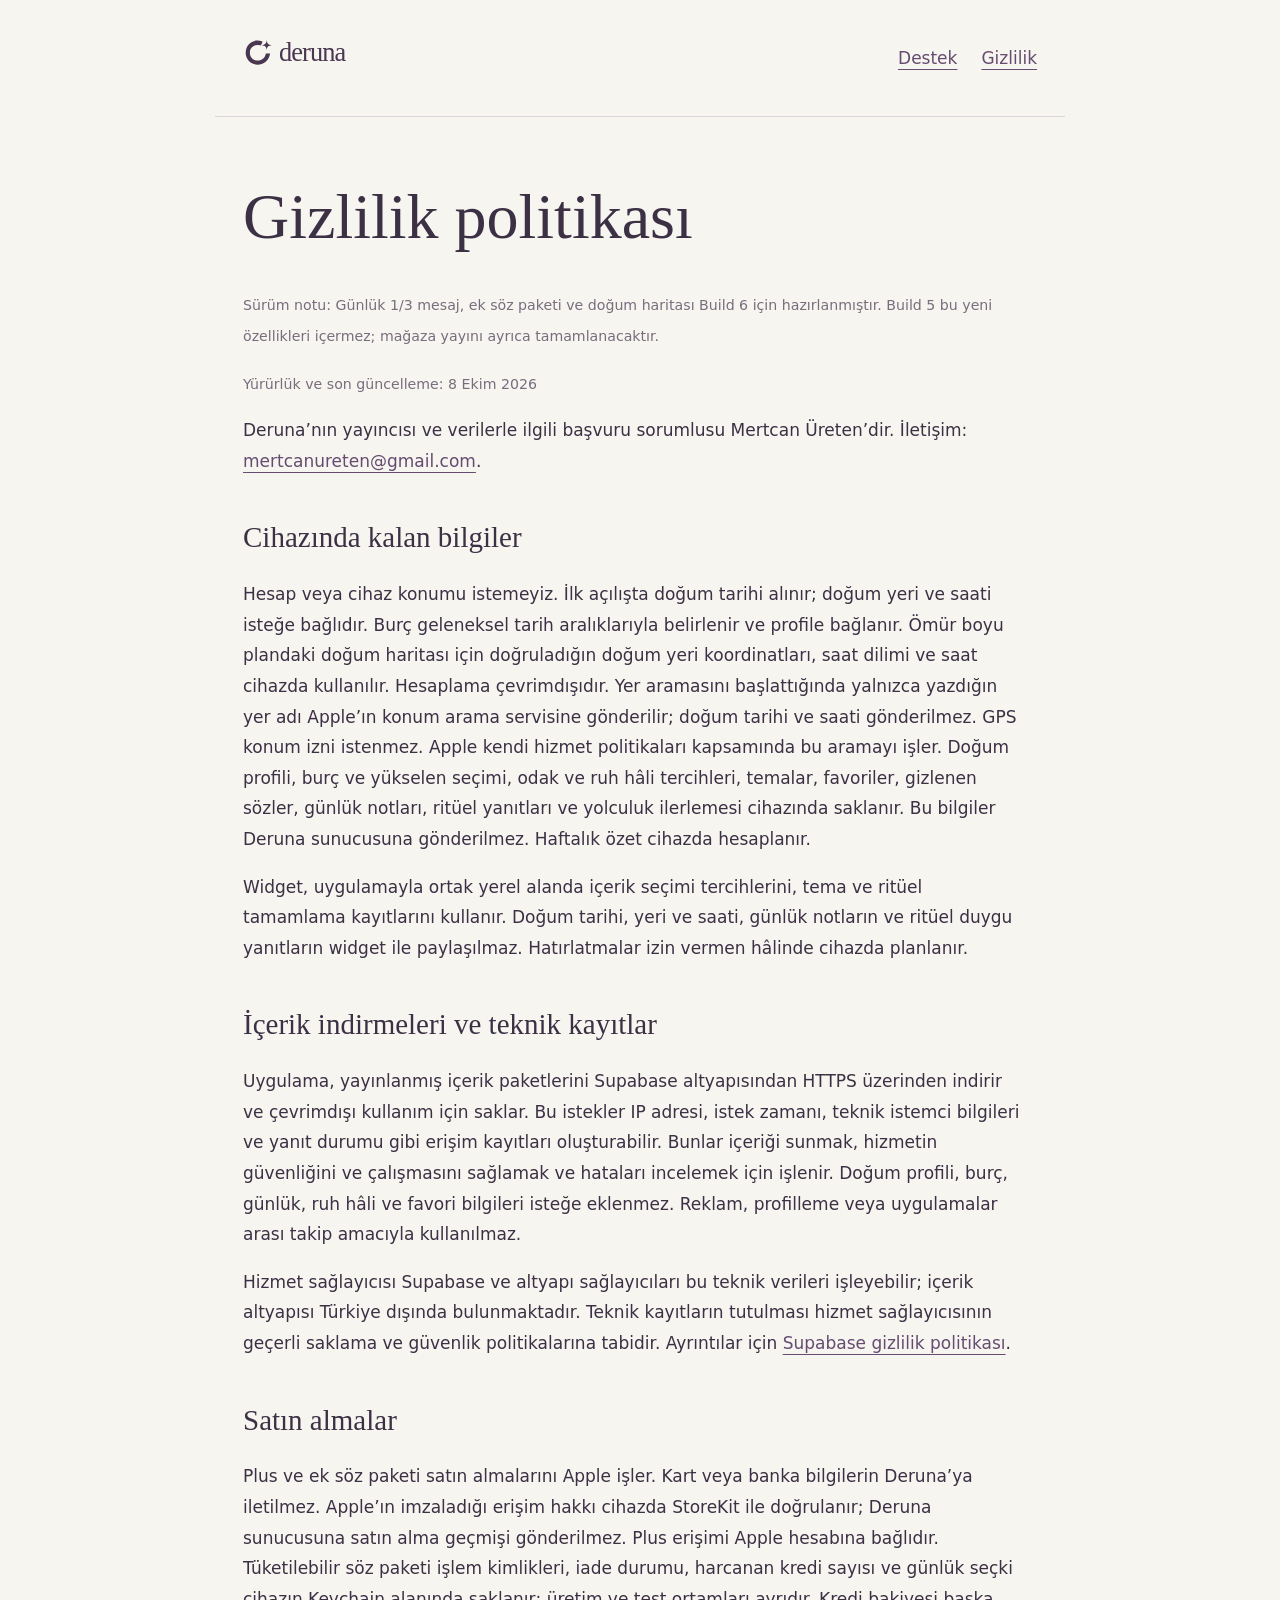
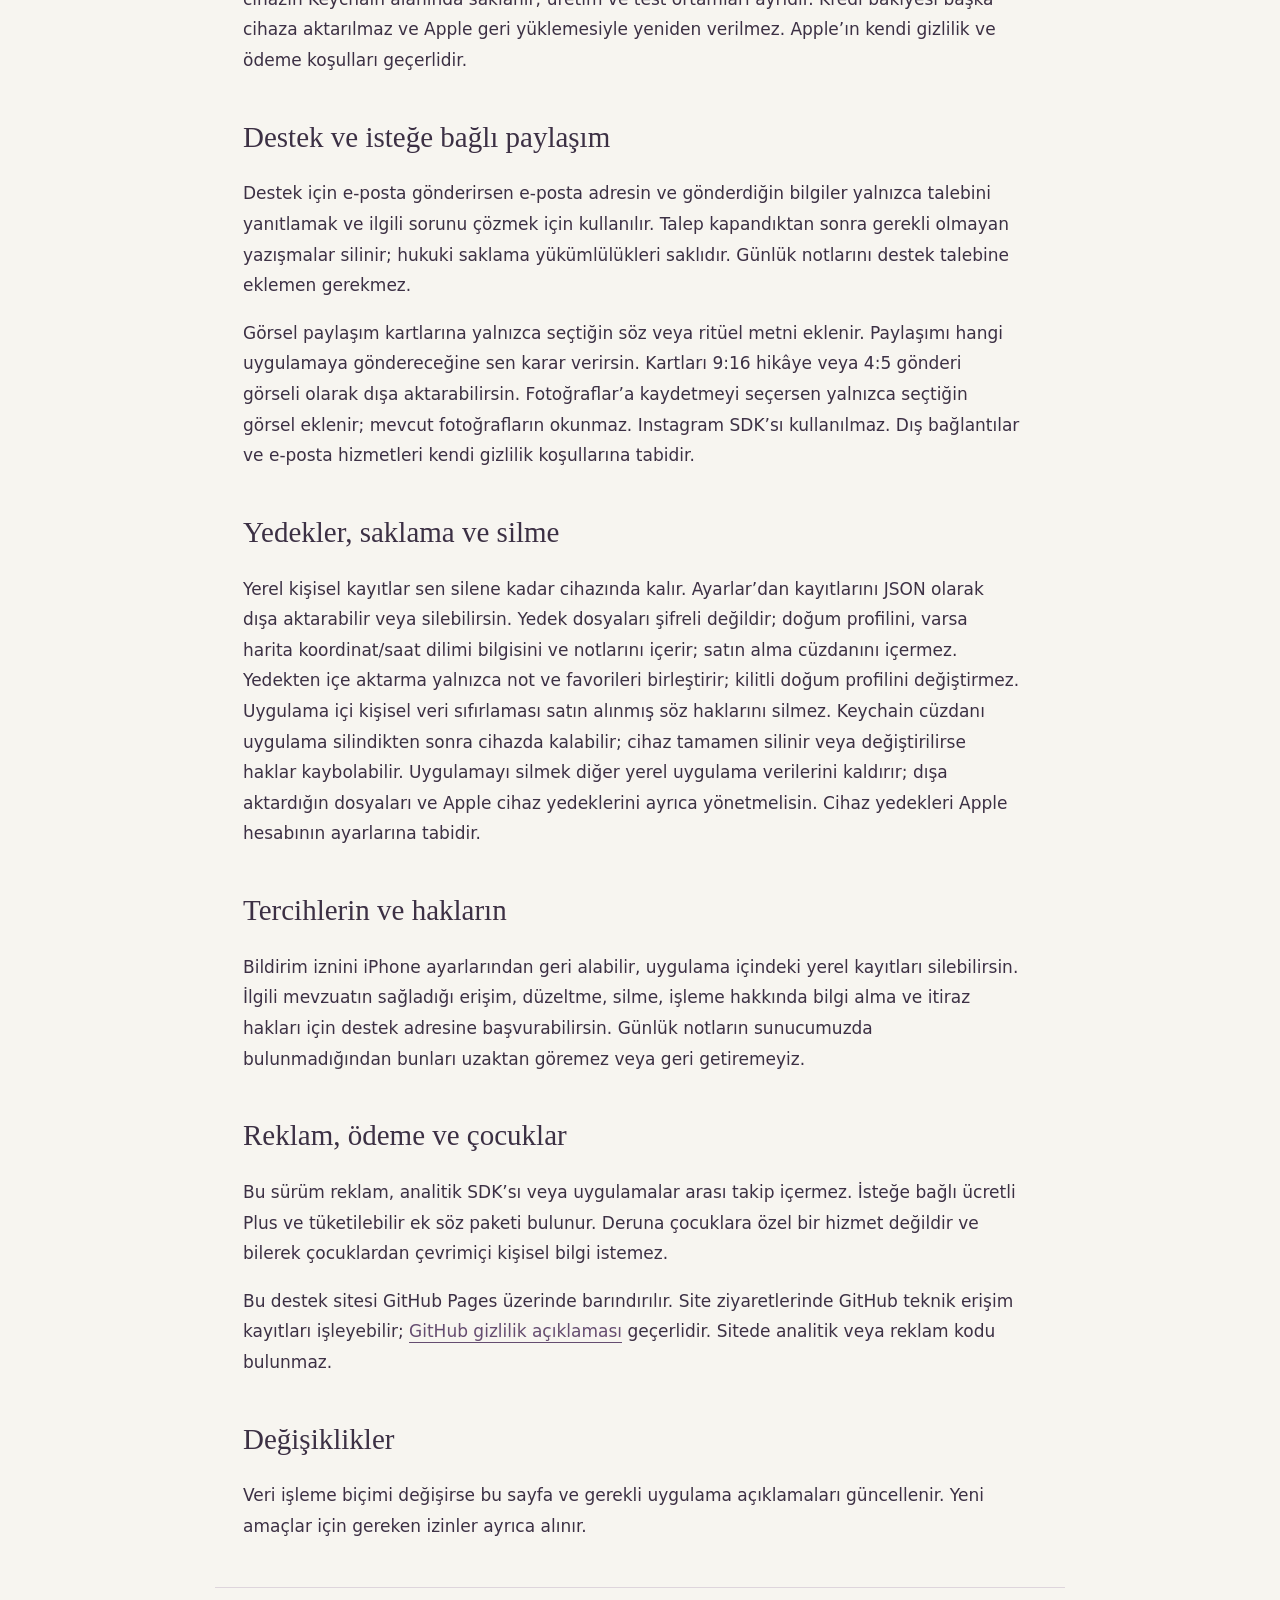
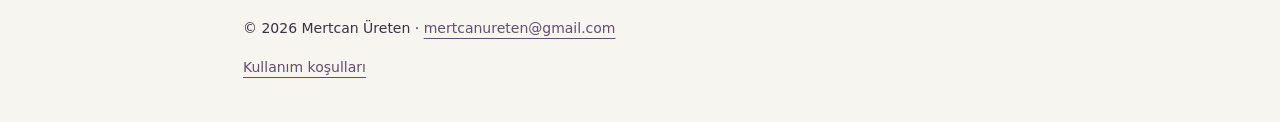
==== commit 5b75c4be: "Clarify version scope of upcoming message and chart features" ====
--- a/privacy.html
+++ b/privacy.html
@@ -1 +1 @@
-<!doctype html><html lang="tr"><head><meta charset="utf-8"><meta name="viewport" content="width=device-width,initial-scale=1"><meta name="description" content="Deruna: burçlardan ilham alan simgesel okumalar, küçük ritüeller ve kişisel günlük."><title>Deruna - İçsel Yolculuk — Gizlilik politikası</title><link rel="stylesheet" href="style.css"><link rel="icon" href="assets/mark.svg"></head><body><header><a href="index.html" aria-label="Deruna ana sayfa"><img src="assets/logo.svg" alt="Deruna"></a><nav><a href="support.html">Destek</a><a href="privacy.html">Gizlilik</a></nav></header><main><h1>Gizlilik politikası</h1><small>Yürürlük ve son güncelleme: 8 Ekim 2026</small><p>Deruna’nın yayıncısı ve verilerle ilgili başvuru sorumlusu Mertcan Üreten’dir. İletişim: <a href="mailto:mertcanureten@gmail.com">mertcanureten@gmail.com</a>.</p><h2>Cihazında kalan bilgiler</h2><p>Hesap veya cihaz konumu istemeyiz. İlk açılışta doğum tarihi alınır; doğum yeri ve saati isteğe bağlıdır. Burç geleneksel tarih aralıklarıyla belirlenir ve profile bağlanır. Ömür boyu plandaki doğum haritası için doğruladığın doğum yeri koordinatları, saat dilimi ve saat cihazda kullanılır. Hesaplama çevrimdışıdır. Yer aramasını başlattığında yalnızca yazdığın yer adı Apple’ın konum arama servisine gönderilir; doğum tarihi ve saati gönderilmez. GPS konum izni istenmez. Apple kendi hizmet politikaları kapsamında bu aramayı işler. Doğum profili, burç ve yükselen seçimi, odak ve ruh hâli tercihleri, temalar, favoriler, gizlenen sözler, günlük notları, ritüel yanıtları ve yolculuk ilerlemesi cihazında saklanır. Bu bilgiler Deruna sunucusuna gönderilmez. Haftalık özet cihazda hesaplanır.</p><p>Widget, uygulamayla ortak yerel alanda içerik seçimi tercihlerini, tema ve ritüel tamamlama kayıtlarını kullanır. Doğum tarihi, yeri ve saati, günlük notların ve ritüel duygu yanıtların widget ile paylaşılmaz. Hatırlatmalar izin vermen hâlinde cihazda planlanır.</p><h2>İçerik indirmeleri ve teknik kayıtlar</h2><p>Uygulama, yayınlanmış içerik paketlerini Supabase altyapısından HTTPS üzerinden indirir ve çevrimdışı kullanım için saklar. Bu istekler IP adresi, istek zamanı, teknik istemci bilgileri ve yanıt durumu gibi erişim kayıtları oluşturabilir. Bunlar içeriği sunmak, hizmetin güvenliğini ve çalışmasını sağlamak ve hataları incelemek için işlenir. Doğum profili, burç, günlük, ruh hâli ve favori bilgileri isteğe eklenmez. Reklam, profilleme veya uygulamalar arası takip amacıyla kullanılmaz.</p><p>Hizmet sağlayıcısı Supabase ve altyapı sağlayıcıları bu teknik verileri işleyebilir; içerik altyapısı Türkiye dışında bulunmaktadır. Teknik kayıtların tutulması hizmet sağlayıcısının geçerli saklama ve güvenlik politikalarına tabidir. Ayrıntılar için <a href="https://supabase.com/privacy">Supabase gizlilik politikası</a>.</p><h2>Satın almalar</h2><p>Plus ve ek söz paketi satın almalarını Apple işler. Kart veya banka bilgilerin Deruna’ya iletilmez. Apple’ın imzaladığı erişim hakkı cihazda StoreKit ile doğrulanır; Deruna sunucusuna satın alma geçmişi gönderilmez. Plus erişimi Apple hesabına bağlıdır. Tüketilebilir söz paketi işlem kimlikleri, iade durumu, harcanan kredi sayısı ve günlük seçki cihazın Keychain alanında saklanır; üretim ve test ortamları ayrıdır. Kredi bakiyesi başka cihaza aktarılmaz ve Apple geri yüklemesiyle yeniden verilmez. Apple’ın kendi gizlilik ve ödeme koşulları geçerlidir.</p><h2>Destek ve isteğe bağlı paylaşım</h2><p>Destek için e-posta gönderirsen e-posta adresin ve gönderdiğin bilgiler yalnızca talebini yanıtlamak ve ilgili sorunu çözmek için kullanılır. Talep kapandıktan sonra gerekli olmayan yazışmalar silinir; hukuki saklama yükümlülükleri saklıdır. Günlük notlarını destek talebine eklemen gerekmez.</p><p>Görsel paylaşım kartlarına yalnızca seçtiğin söz veya ritüel metni eklenir. Paylaşımı hangi uygulamaya göndereceğine sen karar verirsin. Kartları 9:16 hikâye veya 4:5 gönderi görseli olarak dışa aktarabilirsin. Fotoğraflar’a kaydetmeyi seçersen yalnızca seçtiğin görsel eklenir; mevcut fotoğrafların okunmaz. Instagram SDK’sı kullanılmaz. Dış bağlantılar ve e-posta hizmetleri kendi gizlilik koşullarına tabidir.</p><h2>Yedekler, saklama ve silme</h2><p>Yerel kişisel kayıtlar sen silene kadar cihazında kalır. Ayarlar’dan kayıtlarını JSON olarak dışa aktarabilir veya silebilirsin. Yedek dosyaları şifreli değildir; doğum profilini, varsa harita koordinat/saat dilimi bilgisini ve notlarını içerir; satın alma cüzdanını içermez. Yedekten içe aktarma yalnızca not ve favorileri birleştirir; kilitli doğum profilini değiştirmez. Uygulama içi kişisel veri sıfırlaması satın alınmış söz haklarını silmez. Keychain cüzdanı uygulama silindikten sonra cihazda kalabilir; cihaz tamamen silinir veya değiştirilirse haklar kaybolabilir. Uygulamayı silmek diğer yerel uygulama verilerini kaldırır; dışa aktardığın dosyaları ve Apple cihaz yedeklerini ayrıca yönetmelisin. Cihaz yedekleri Apple hesabının ayarlarına tabidir.</p><h2>Tercihlerin ve hakların</h2><p>Bildirim iznini iPhone ayarlarından geri alabilir, uygulama içindeki yerel kayıtları silebilirsin. İlgili mevzuatın sağladığı erişim, düzeltme, silme, işleme hakkında bilgi alma ve itiraz hakları için destek adresine başvurabilirsin. Günlük notların sunucumuzda bulunmadığından bunları uzaktan göremez veya geri getiremeyiz.</p><h2>Reklam, ödeme ve çocuklar</h2><p>Bu sürüm reklam, analitik SDK’sı veya uygulamalar arası takip içermez. İsteğe bağlı ücretli Plus ve tüketilebilir ek söz paketi bulunur. Deruna çocuklara özel bir hizmet değildir ve bilerek çocuklardan çevrimiçi kişisel bilgi istemez.</p><p>Bu destek sitesi GitHub Pages üzerinde barındırılır. Site ziyaretlerinde GitHub teknik erişim kayıtları işleyebilir; <a href="https://docs.github.com/en/site-policy/privacy-policies/github-general-privacy-statement">GitHub gizlilik açıklaması</a> geçerlidir. Sitede analitik veya reklam kodu bulunmaz.</p><h2>Değişiklikler</h2><p>Veri işleme biçimi değişirse bu sayfa ve gerekli uygulama açıklamaları güncellenir. Yeni amaçlar için gereken izinler ayrıca alınır.</p></main><footer>© 2026 Mertcan Üreten · <a href="mailto:mertcanureten@gmail.com">mertcanureten@gmail.com</a><p><a href="terms.html">Kullanım koşulları</a></p></footer></body></html>+<!doctype html><html lang="tr"><head><meta charset="utf-8"><meta name="viewport" content="width=device-width,initial-scale=1"><meta name="description" content="Deruna: burçlardan ilham alan simgesel okumalar, küçük ritüeller ve kişisel günlük."><title>Deruna - İçsel Yolculuk — Gizlilik politikası</title><link rel="stylesheet" href="style.css"><link rel="icon" href="assets/mark.svg"></head><body><header><a href="index.html" aria-label="Deruna ana sayfa"><img src="assets/logo.svg" alt="Deruna"></a><nav><a href="support.html">Destek</a><a href="privacy.html">Gizlilik</a></nav></header><main><h1>Gizlilik politikası</h1><p><small>Sürüm notu: Günlük 1/3 mesaj, ek söz paketi ve doğum haritası Build 6 için hazırlanmıştır. Build 5 bu yeni özellikleri içermez; mağaza yayını ayrıca tamamlanacaktır.</small></p><small>Yürürlük ve son güncelleme: 8 Ekim 2026</small><p>Deruna’nın yayıncısı ve verilerle ilgili başvuru sorumlusu Mertcan Üreten’dir. İletişim: <a href="mailto:mertcanureten@gmail.com">mertcanureten@gmail.com</a>.</p><h2>Cihazında kalan bilgiler</h2><p>Hesap veya cihaz konumu istemeyiz. İlk açılışta doğum tarihi alınır; doğum yeri ve saati isteğe bağlıdır. Burç geleneksel tarih aralıklarıyla belirlenir ve profile bağlanır. Ömür boyu plandaki doğum haritası için doğruladığın doğum yeri koordinatları, saat dilimi ve saat cihazda kullanılır. Hesaplama çevrimdışıdır. Yer aramasını başlattığında yalnızca yazdığın yer adı Apple’ın konum arama servisine gönderilir; doğum tarihi ve saati gönderilmez. GPS konum izni istenmez. Apple kendi hizmet politikaları kapsamında bu aramayı işler. Doğum profili, burç ve yükselen seçimi, odak ve ruh hâli tercihleri, temalar, favoriler, gizlenen sözler, günlük notları, ritüel yanıtları ve yolculuk ilerlemesi cihazında saklanır. Bu bilgiler Deruna sunucusuna gönderilmez. Haftalık özet cihazda hesaplanır.</p><p>Widget, uygulamayla ortak yerel alanda içerik seçimi tercihlerini, tema ve ritüel tamamlama kayıtlarını kullanır. Doğum tarihi, yeri ve saati, günlük notların ve ritüel duygu yanıtların widget ile paylaşılmaz. Hatırlatmalar izin vermen hâlinde cihazda planlanır.</p><h2>İçerik indirmeleri ve teknik kayıtlar</h2><p>Uygulama, yayınlanmış içerik paketlerini Supabase altyapısından HTTPS üzerinden indirir ve çevrimdışı kullanım için saklar. Bu istekler IP adresi, istek zamanı, teknik istemci bilgileri ve yanıt durumu gibi erişim kayıtları oluşturabilir. Bunlar içeriği sunmak, hizmetin güvenliğini ve çalışmasını sağlamak ve hataları incelemek için işlenir. Doğum profili, burç, günlük, ruh hâli ve favori bilgileri isteğe eklenmez. Reklam, profilleme veya uygulamalar arası takip amacıyla kullanılmaz.</p><p>Hizmet sağlayıcısı Supabase ve altyapı sağlayıcıları bu teknik verileri işleyebilir; içerik altyapısı Türkiye dışında bulunmaktadır. Teknik kayıtların tutulması hizmet sağlayıcısının geçerli saklama ve güvenlik politikalarına tabidir. Ayrıntılar için <a href="https://supabase.com/privacy">Supabase gizlilik politikası</a>.</p><h2>Satın almalar</h2><p>Plus ve ek söz paketi satın almalarını Apple işler. Kart veya banka bilgilerin Deruna’ya iletilmez. Apple’ın imzaladığı erişim hakkı cihazda StoreKit ile doğrulanır; Deruna sunucusuna satın alma geçmişi gönderilmez. Plus erişimi Apple hesabına bağlıdır. Tüketilebilir söz paketi işlem kimlikleri, iade durumu, harcanan kredi sayısı ve günlük seçki cihazın Keychain alanında saklanır; üretim ve test ortamları ayrıdır. Kredi bakiyesi başka cihaza aktarılmaz ve Apple geri yüklemesiyle yeniden verilmez. Apple’ın kendi gizlilik ve ödeme koşulları geçerlidir.</p><h2>Destek ve isteğe bağlı paylaşım</h2><p>Destek için e-posta gönderirsen e-posta adresin ve gönderdiğin bilgiler yalnızca talebini yanıtlamak ve ilgili sorunu çözmek için kullanılır. Talep kapandıktan sonra gerekli olmayan yazışmalar silinir; hukuki saklama yükümlülükleri saklıdır. Günlük notlarını destek talebine eklemen gerekmez.</p><p>Görsel paylaşım kartlarına yalnızca seçtiğin söz veya ritüel metni eklenir. Paylaşımı hangi uygulamaya göndereceğine sen karar verirsin. Kartları 9:16 hikâye veya 4:5 gönderi görseli olarak dışa aktarabilirsin. Fotoğraflar’a kaydetmeyi seçersen yalnızca seçtiğin görsel eklenir; mevcut fotoğrafların okunmaz. Instagram SDK’sı kullanılmaz. Dış bağlantılar ve e-posta hizmetleri kendi gizlilik koşullarına tabidir.</p><h2>Yedekler, saklama ve silme</h2><p>Yerel kişisel kayıtlar sen silene kadar cihazında kalır. Ayarlar’dan kayıtlarını JSON olarak dışa aktarabilir veya silebilirsin. Yedek dosyaları şifreli değildir; doğum profilini, varsa harita koordinat/saat dilimi bilgisini ve notlarını içerir; satın alma cüzdanını içermez. Yedekten içe aktarma yalnızca not ve favorileri birleştirir; kilitli doğum profilini değiştirmez. Uygulama içi kişisel veri sıfırlaması satın alınmış söz haklarını silmez. Keychain cüzdanı uygulama silindikten sonra cihazda kalabilir; cihaz tamamen silinir veya değiştirilirse haklar kaybolabilir. Uygulamayı silmek diğer yerel uygulama verilerini kaldırır; dışa aktardığın dosyaları ve Apple cihaz yedeklerini ayrıca yönetmelisin. Cihaz yedekleri Apple hesabının ayarlarına tabidir.</p><h2>Tercihlerin ve hakların</h2><p>Bildirim iznini iPhone ayarlarından geri alabilir, uygulama içindeki yerel kayıtları silebilirsin. İlgili mevzuatın sağladığı erişim, düzeltme, silme, işleme hakkında bilgi alma ve itiraz hakları için destek adresine başvurabilirsin. Günlük notların sunucumuzda bulunmadığından bunları uzaktan göremez veya geri getiremeyiz.</p><h2>Reklam, ödeme ve çocuklar</h2><p>Bu sürüm reklam, analitik SDK’sı veya uygulamalar arası takip içermez. İsteğe bağlı ücretli Plus ve tüketilebilir ek söz paketi bulunur. Deruna çocuklara özel bir hizmet değildir ve bilerek çocuklardan çevrimiçi kişisel bilgi istemez.</p><p>Bu destek sitesi GitHub Pages üzerinde barındırılır. Site ziyaretlerinde GitHub teknik erişim kayıtları işleyebilir; <a href="https://docs.github.com/en/site-policy/privacy-policies/github-general-privacy-statement">GitHub gizlilik açıklaması</a> geçerlidir. Sitede analitik veya reklam kodu bulunmaz.</p><h2>Değişiklikler</h2><p>Veri işleme biçimi değişirse bu sayfa ve gerekli uygulama açıklamaları güncellenir. Yeni amaçlar için gereken izinler ayrıca alınır.</p></main><footer>© 2026 Mertcan Üreten · <a href="mailto:mertcanureten@gmail.com">mertcanureten@gmail.com</a><p><a href="terms.html">Kullanım koşulları</a></p></footer></body></html>
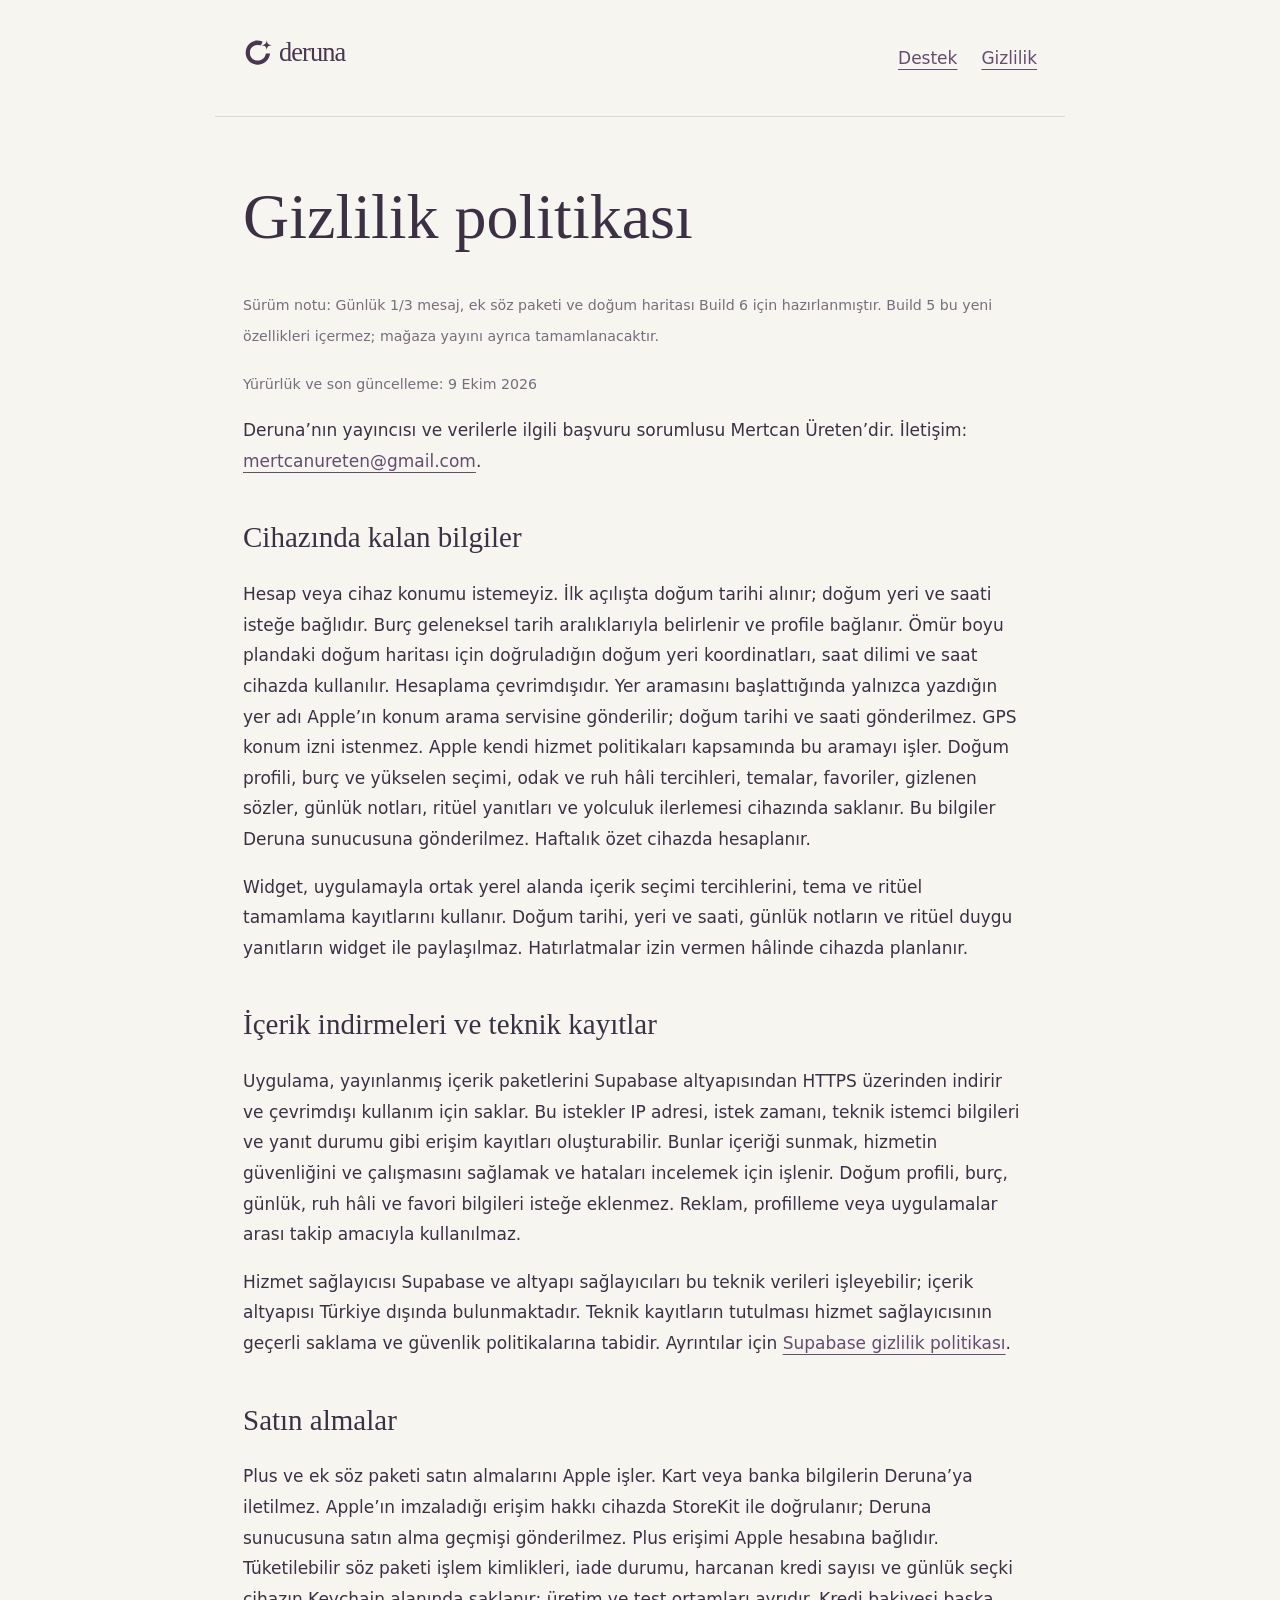
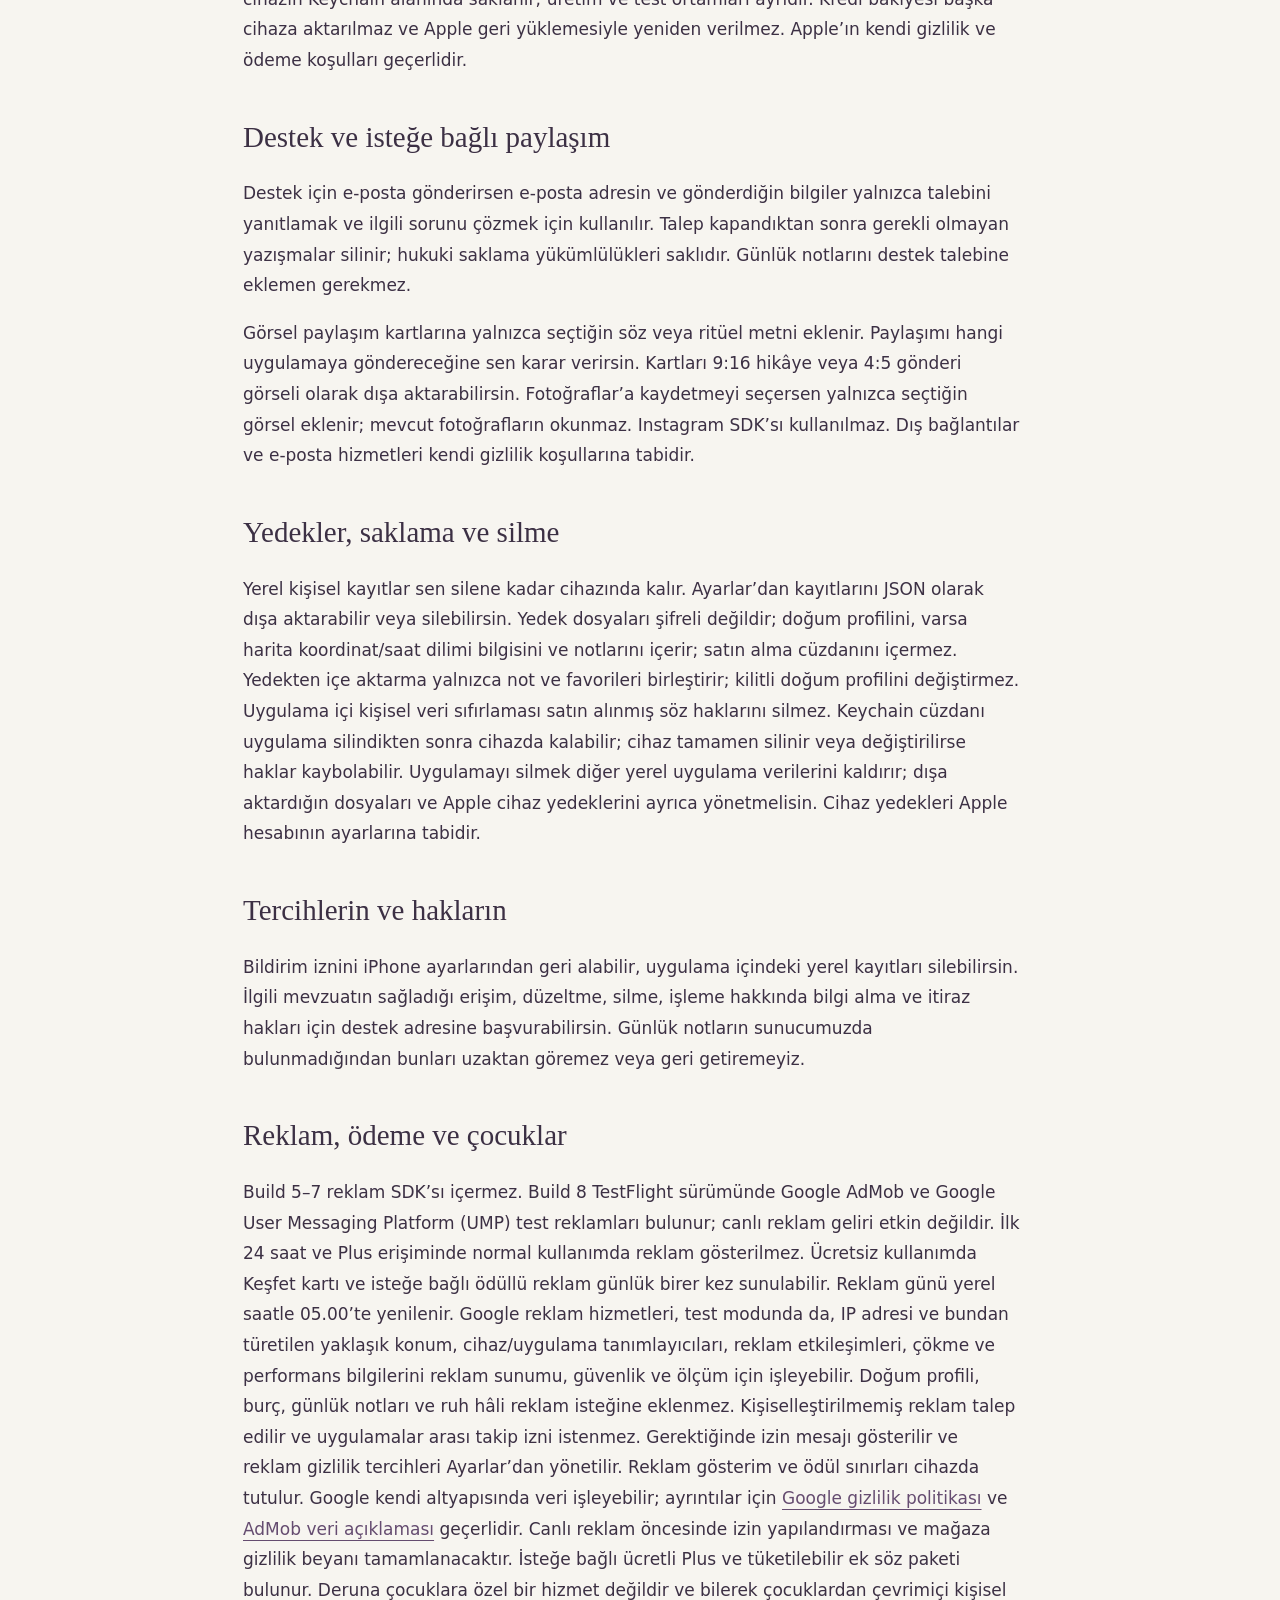
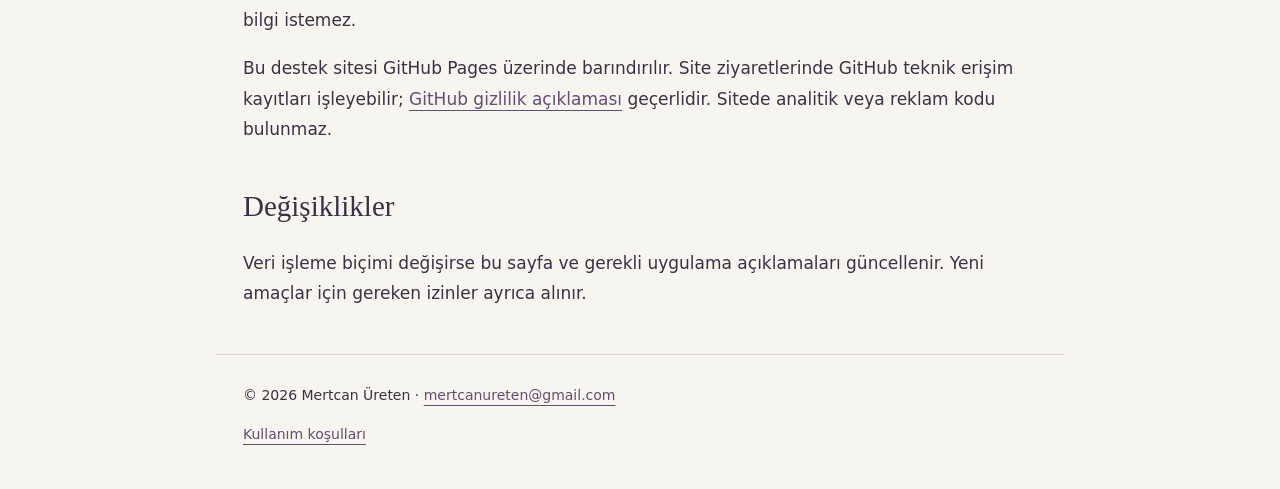
==== commit 557837d9: "Document Build 8 TestFlight advertising data processing" ====
--- a/privacy.html
+++ b/privacy.html
@@ -1 +1 @@
-<!doctype html><html lang="tr"><head><meta charset="utf-8"><meta name="viewport" content="width=device-width,initial-scale=1"><meta name="description" content="Deruna: burçlardan ilham alan simgesel okumalar, küçük ritüeller ve kişisel günlük."><title>Deruna - İçsel Yolculuk — Gizlilik politikası</title><link rel="stylesheet" href="style.css"><link rel="icon" href="assets/mark.svg"></head><body><header><a href="index.html" aria-label="Deruna ana sayfa"><img src="assets/logo.svg" alt="Deruna"></a><nav><a href="support.html">Destek</a><a href="privacy.html">Gizlilik</a></nav></header><main><h1>Gizlilik politikası</h1><p><small>Sürüm notu: Günlük 1/3 mesaj, ek söz paketi ve doğum haritası Build 6 için hazırlanmıştır. Build 5 bu yeni özellikleri içermez; mağaza yayını ayrıca tamamlanacaktır.</small></p><small>Yürürlük ve son güncelleme: 8 Ekim 2026</small><p>Deruna’nın yayıncısı ve verilerle ilgili başvuru sorumlusu Mertcan Üreten’dir. İletişim: <a href="mailto:mertcanureten@gmail.com">mertcanureten@gmail.com</a>.</p><h2>Cihazında kalan bilgiler</h2><p>Hesap veya cihaz konumu istemeyiz. İlk açılışta doğum tarihi alınır; doğum yeri ve saati isteğe bağlıdır. Burç geleneksel tarih aralıklarıyla belirlenir ve profile bağlanır. Ömür boyu plandaki doğum haritası için doğruladığın doğum yeri koordinatları, saat dilimi ve saat cihazda kullanılır. Hesaplama çevrimdışıdır. Yer aramasını başlattığında yalnızca yazdığın yer adı Apple’ın konum arama servisine gönderilir; doğum tarihi ve saati gönderilmez. GPS konum izni istenmez. Apple kendi hizmet politikaları kapsamında bu aramayı işler. Doğum profili, burç ve yükselen seçimi, odak ve ruh hâli tercihleri, temalar, favoriler, gizlenen sözler, günlük notları, ritüel yanıtları ve yolculuk ilerlemesi cihazında saklanır. Bu bilgiler Deruna sunucusuna gönderilmez. Haftalık özet cihazda hesaplanır.</p><p>Widget, uygulamayla ortak yerel alanda içerik seçimi tercihlerini, tema ve ritüel tamamlama kayıtlarını kullanır. Doğum tarihi, yeri ve saati, günlük notların ve ritüel duygu yanıtların widget ile paylaşılmaz. Hatırlatmalar izin vermen hâlinde cihazda planlanır.</p><h2>İçerik indirmeleri ve teknik kayıtlar</h2><p>Uygulama, yayınlanmış içerik paketlerini Supabase altyapısından HTTPS üzerinden indirir ve çevrimdışı kullanım için saklar. Bu istekler IP adresi, istek zamanı, teknik istemci bilgileri ve yanıt durumu gibi erişim kayıtları oluşturabilir. Bunlar içeriği sunmak, hizmetin güvenliğini ve çalışmasını sağlamak ve hataları incelemek için işlenir. Doğum profili, burç, günlük, ruh hâli ve favori bilgileri isteğe eklenmez. Reklam, profilleme veya uygulamalar arası takip amacıyla kullanılmaz.</p><p>Hizmet sağlayıcısı Supabase ve altyapı sağlayıcıları bu teknik verileri işleyebilir; içerik altyapısı Türkiye dışında bulunmaktadır. Teknik kayıtların tutulması hizmet sağlayıcısının geçerli saklama ve güvenlik politikalarına tabidir. Ayrıntılar için <a href="https://supabase.com/privacy">Supabase gizlilik politikası</a>.</p><h2>Satın almalar</h2><p>Plus ve ek söz paketi satın almalarını Apple işler. Kart veya banka bilgilerin Deruna’ya iletilmez. Apple’ın imzaladığı erişim hakkı cihazda StoreKit ile doğrulanır; Deruna sunucusuna satın alma geçmişi gönderilmez. Plus erişimi Apple hesabına bağlıdır. Tüketilebilir söz paketi işlem kimlikleri, iade durumu, harcanan kredi sayısı ve günlük seçki cihazın Keychain alanında saklanır; üretim ve test ortamları ayrıdır. Kredi bakiyesi başka cihaza aktarılmaz ve Apple geri yüklemesiyle yeniden verilmez. Apple’ın kendi gizlilik ve ödeme koşulları geçerlidir.</p><h2>Destek ve isteğe bağlı paylaşım</h2><p>Destek için e-posta gönderirsen e-posta adresin ve gönderdiğin bilgiler yalnızca talebini yanıtlamak ve ilgili sorunu çözmek için kullanılır. Talep kapandıktan sonra gerekli olmayan yazışmalar silinir; hukuki saklama yükümlülükleri saklıdır. Günlük notlarını destek talebine eklemen gerekmez.</p><p>Görsel paylaşım kartlarına yalnızca seçtiğin söz veya ritüel metni eklenir. Paylaşımı hangi uygulamaya göndereceğine sen karar verirsin. Kartları 9:16 hikâye veya 4:5 gönderi görseli olarak dışa aktarabilirsin. Fotoğraflar’a kaydetmeyi seçersen yalnızca seçtiğin görsel eklenir; mevcut fotoğrafların okunmaz. Instagram SDK’sı kullanılmaz. Dış bağlantılar ve e-posta hizmetleri kendi gizlilik koşullarına tabidir.</p><h2>Yedekler, saklama ve silme</h2><p>Yerel kişisel kayıtlar sen silene kadar cihazında kalır. Ayarlar’dan kayıtlarını JSON olarak dışa aktarabilir veya silebilirsin. Yedek dosyaları şifreli değildir; doğum profilini, varsa harita koordinat/saat dilimi bilgisini ve notlarını içerir; satın alma cüzdanını içermez. Yedekten içe aktarma yalnızca not ve favorileri birleştirir; kilitli doğum profilini değiştirmez. Uygulama içi kişisel veri sıfırlaması satın alınmış söz haklarını silmez. Keychain cüzdanı uygulama silindikten sonra cihazda kalabilir; cihaz tamamen silinir veya değiştirilirse haklar kaybolabilir. Uygulamayı silmek diğer yerel uygulama verilerini kaldırır; dışa aktardığın dosyaları ve Apple cihaz yedeklerini ayrıca yönetmelisin. Cihaz yedekleri Apple hesabının ayarlarına tabidir.</p><h2>Tercihlerin ve hakların</h2><p>Bildirim iznini iPhone ayarlarından geri alabilir, uygulama içindeki yerel kayıtları silebilirsin. İlgili mevzuatın sağladığı erişim, düzeltme, silme, işleme hakkında bilgi alma ve itiraz hakları için destek adresine başvurabilirsin. Günlük notların sunucumuzda bulunmadığından bunları uzaktan göremez veya geri getiremeyiz.</p><h2>Reklam, ödeme ve çocuklar</h2><p>Bu sürüm reklam, analitik SDK’sı veya uygulamalar arası takip içermez. İsteğe bağlı ücretli Plus ve tüketilebilir ek söz paketi bulunur. Deruna çocuklara özel bir hizmet değildir ve bilerek çocuklardan çevrimiçi kişisel bilgi istemez.</p><p>Bu destek sitesi GitHub Pages üzerinde barındırılır. Site ziyaretlerinde GitHub teknik erişim kayıtları işleyebilir; <a href="https://docs.github.com/en/site-policy/privacy-policies/github-general-privacy-statement">GitHub gizlilik açıklaması</a> geçerlidir. Sitede analitik veya reklam kodu bulunmaz.</p><h2>Değişiklikler</h2><p>Veri işleme biçimi değişirse bu sayfa ve gerekli uygulama açıklamaları güncellenir. Yeni amaçlar için gereken izinler ayrıca alınır.</p></main><footer>© 2026 Mertcan Üreten · <a href="mailto:mertcanureten@gmail.com">mertcanureten@gmail.com</a><p><a href="terms.html">Kullanım koşulları</a></p></footer></body></html>+<!doctype html><html lang="tr"><head><meta charset="utf-8"><meta name="viewport" content="width=device-width,initial-scale=1"><meta name="description" content="Deruna: burçlardan ilham alan simgesel okumalar, küçük ritüeller ve kişisel günlük."><title>Deruna - İçsel Yolculuk — Gizlilik politikası</title><link rel="stylesheet" href="style.css"><link rel="icon" href="assets/mark.svg"></head><body><header><a href="index.html" aria-label="Deruna ana sayfa"><img src="assets/logo.svg" alt="Deruna"></a><nav><a href="support.html">Destek</a><a href="privacy.html">Gizlilik</a></nav></header><main><h1>Gizlilik politikası</h1><p><small>Sürüm notu: Günlük 1/3 mesaj, ek söz paketi ve doğum haritası Build 6 için hazırlanmıştır. Build 5 bu yeni özellikleri içermez; mağaza yayını ayrıca tamamlanacaktır.</small></p><small>Yürürlük ve son güncelleme: 9 Ekim 2026</small><p>Deruna’nın yayıncısı ve verilerle ilgili başvuru sorumlusu Mertcan Üreten’dir. İletişim: <a href="mailto:mertcanureten@gmail.com">mertcanureten@gmail.com</a>.</p><h2>Cihazında kalan bilgiler</h2><p>Hesap veya cihaz konumu istemeyiz. İlk açılışta doğum tarihi alınır; doğum yeri ve saati isteğe bağlıdır. Burç geleneksel tarih aralıklarıyla belirlenir ve profile bağlanır. Ömür boyu plandaki doğum haritası için doğruladığın doğum yeri koordinatları, saat dilimi ve saat cihazda kullanılır. Hesaplama çevrimdışıdır. Yer aramasını başlattığında yalnızca yazdığın yer adı Apple’ın konum arama servisine gönderilir; doğum tarihi ve saati gönderilmez. GPS konum izni istenmez. Apple kendi hizmet politikaları kapsamında bu aramayı işler. Doğum profili, burç ve yükselen seçimi, odak ve ruh hâli tercihleri, temalar, favoriler, gizlenen sözler, günlük notları, ritüel yanıtları ve yolculuk ilerlemesi cihazında saklanır. Bu bilgiler Deruna sunucusuna gönderilmez. Haftalık özet cihazda hesaplanır.</p><p>Widget, uygulamayla ortak yerel alanda içerik seçimi tercihlerini, tema ve ritüel tamamlama kayıtlarını kullanır. Doğum tarihi, yeri ve saati, günlük notların ve ritüel duygu yanıtların widget ile paylaşılmaz. Hatırlatmalar izin vermen hâlinde cihazda planlanır.</p><h2>İçerik indirmeleri ve teknik kayıtlar</h2><p>Uygulama, yayınlanmış içerik paketlerini Supabase altyapısından HTTPS üzerinden indirir ve çevrimdışı kullanım için saklar. Bu istekler IP adresi, istek zamanı, teknik istemci bilgileri ve yanıt durumu gibi erişim kayıtları oluşturabilir. Bunlar içeriği sunmak, hizmetin güvenliğini ve çalışmasını sağlamak ve hataları incelemek için işlenir. Doğum profili, burç, günlük, ruh hâli ve favori bilgileri isteğe eklenmez. Reklam, profilleme veya uygulamalar arası takip amacıyla kullanılmaz.</p><p>Hizmet sağlayıcısı Supabase ve altyapı sağlayıcıları bu teknik verileri işleyebilir; içerik altyapısı Türkiye dışında bulunmaktadır. Teknik kayıtların tutulması hizmet sağlayıcısının geçerli saklama ve güvenlik politikalarına tabidir. Ayrıntılar için <a href="https://supabase.com/privacy">Supabase gizlilik politikası</a>.</p><h2>Satın almalar</h2><p>Plus ve ek söz paketi satın almalarını Apple işler. Kart veya banka bilgilerin Deruna’ya iletilmez. Apple’ın imzaladığı erişim hakkı cihazda StoreKit ile doğrulanır; Deruna sunucusuna satın alma geçmişi gönderilmez. Plus erişimi Apple hesabına bağlıdır. Tüketilebilir söz paketi işlem kimlikleri, iade durumu, harcanan kredi sayısı ve günlük seçki cihazın Keychain alanında saklanır; üretim ve test ortamları ayrıdır. Kredi bakiyesi başka cihaza aktarılmaz ve Apple geri yüklemesiyle yeniden verilmez. Apple’ın kendi gizlilik ve ödeme koşulları geçerlidir.</p><h2>Destek ve isteğe bağlı paylaşım</h2><p>Destek için e-posta gönderirsen e-posta adresin ve gönderdiğin bilgiler yalnızca talebini yanıtlamak ve ilgili sorunu çözmek için kullanılır. Talep kapandıktan sonra gerekli olmayan yazışmalar silinir; hukuki saklama yükümlülükleri saklıdır. Günlük notlarını destek talebine eklemen gerekmez.</p><p>Görsel paylaşım kartlarına yalnızca seçtiğin söz veya ritüel metni eklenir. Paylaşımı hangi uygulamaya göndereceğine sen karar verirsin. Kartları 9:16 hikâye veya 4:5 gönderi görseli olarak dışa aktarabilirsin. Fotoğraflar’a kaydetmeyi seçersen yalnızca seçtiğin görsel eklenir; mevcut fotoğrafların okunmaz. Instagram SDK’sı kullanılmaz. Dış bağlantılar ve e-posta hizmetleri kendi gizlilik koşullarına tabidir.</p><h2>Yedekler, saklama ve silme</h2><p>Yerel kişisel kayıtlar sen silene kadar cihazında kalır. Ayarlar’dan kayıtlarını JSON olarak dışa aktarabilir veya silebilirsin. Yedek dosyaları şifreli değildir; doğum profilini, varsa harita koordinat/saat dilimi bilgisini ve notlarını içerir; satın alma cüzdanını içermez. Yedekten içe aktarma yalnızca not ve favorileri birleştirir; kilitli doğum profilini değiştirmez. Uygulama içi kişisel veri sıfırlaması satın alınmış söz haklarını silmez. Keychain cüzdanı uygulama silindikten sonra cihazda kalabilir; cihaz tamamen silinir veya değiştirilirse haklar kaybolabilir. Uygulamayı silmek diğer yerel uygulama verilerini kaldırır; dışa aktardığın dosyaları ve Apple cihaz yedeklerini ayrıca yönetmelisin. Cihaz yedekleri Apple hesabının ayarlarına tabidir.</p><h2>Tercihlerin ve hakların</h2><p>Bildirim iznini iPhone ayarlarından geri alabilir, uygulama içindeki yerel kayıtları silebilirsin. İlgili mevzuatın sağladığı erişim, düzeltme, silme, işleme hakkında bilgi alma ve itiraz hakları için destek adresine başvurabilirsin. Günlük notların sunucumuzda bulunmadığından bunları uzaktan göremez veya geri getiremeyiz.</p><h2>Reklam, ödeme ve çocuklar</h2><p>Build 5–7 reklam SDK’sı içermez. Build 8 TestFlight sürümünde Google AdMob ve Google User Messaging Platform (UMP) test reklamları bulunur; canlı reklam geliri etkin değildir. İlk 24 saat ve Plus erişiminde normal kullanımda reklam gösterilmez. Ücretsiz kullanımda Keşfet kartı ve isteğe bağlı ödüllü reklam günlük birer kez sunulabilir. Reklam günü yerel saatle 05.00’te yenilenir. Google reklam hizmetleri, test modunda da, IP adresi ve bundan türetilen yaklaşık konum, cihaz/uygulama tanımlayıcıları, reklam etkileşimleri, çökme ve performans bilgilerini reklam sunumu, güvenlik ve ölçüm için işleyebilir. Doğum profili, burç, günlük notları ve ruh hâli reklam isteğine eklenmez. Kişiselleştirilmemiş reklam talep edilir ve uygulamalar arası takip izni istenmez. Gerektiğinde izin mesajı gösterilir ve reklam gizlilik tercihleri Ayarlar’dan yönetilir. Reklam gösterim ve ödül sınırları cihazda tutulur. Google kendi altyapısında veri işleyebilir; ayrıntılar için <a href="https://policies.google.com/privacy">Google gizlilik politikası</a> ve <a href="https://developers.google.com/admob/ios/privacy/data-disclosure">AdMob veri açıklaması</a> geçerlidir. Canlı reklam öncesinde izin yapılandırması ve mağaza gizlilik beyanı tamamlanacaktır. İsteğe bağlı ücretli Plus ve tüketilebilir ek söz paketi bulunur. Deruna çocuklara özel bir hizmet değildir ve bilerek çocuklardan çevrimiçi kişisel bilgi istemez.</p><p>Bu destek sitesi GitHub Pages üzerinde barındırılır. Site ziyaretlerinde GitHub teknik erişim kayıtları işleyebilir; <a href="https://docs.github.com/en/site-policy/privacy-policies/github-general-privacy-statement">GitHub gizlilik açıklaması</a> geçerlidir. Sitede analitik veya reklam kodu bulunmaz.</p><h2>Değişiklikler</h2><p>Veri işleme biçimi değişirse bu sayfa ve gerekli uygulama açıklamaları güncellenir. Yeni amaçlar için gereken izinler ayrıca alınır.</p></main><footer>© 2026 Mertcan Üreten · <a href="mailto:mertcanureten@gmail.com">mertcanureten@gmail.com</a><p><a href="terms.html">Kullanım koşulları</a></p></footer></body></html>
